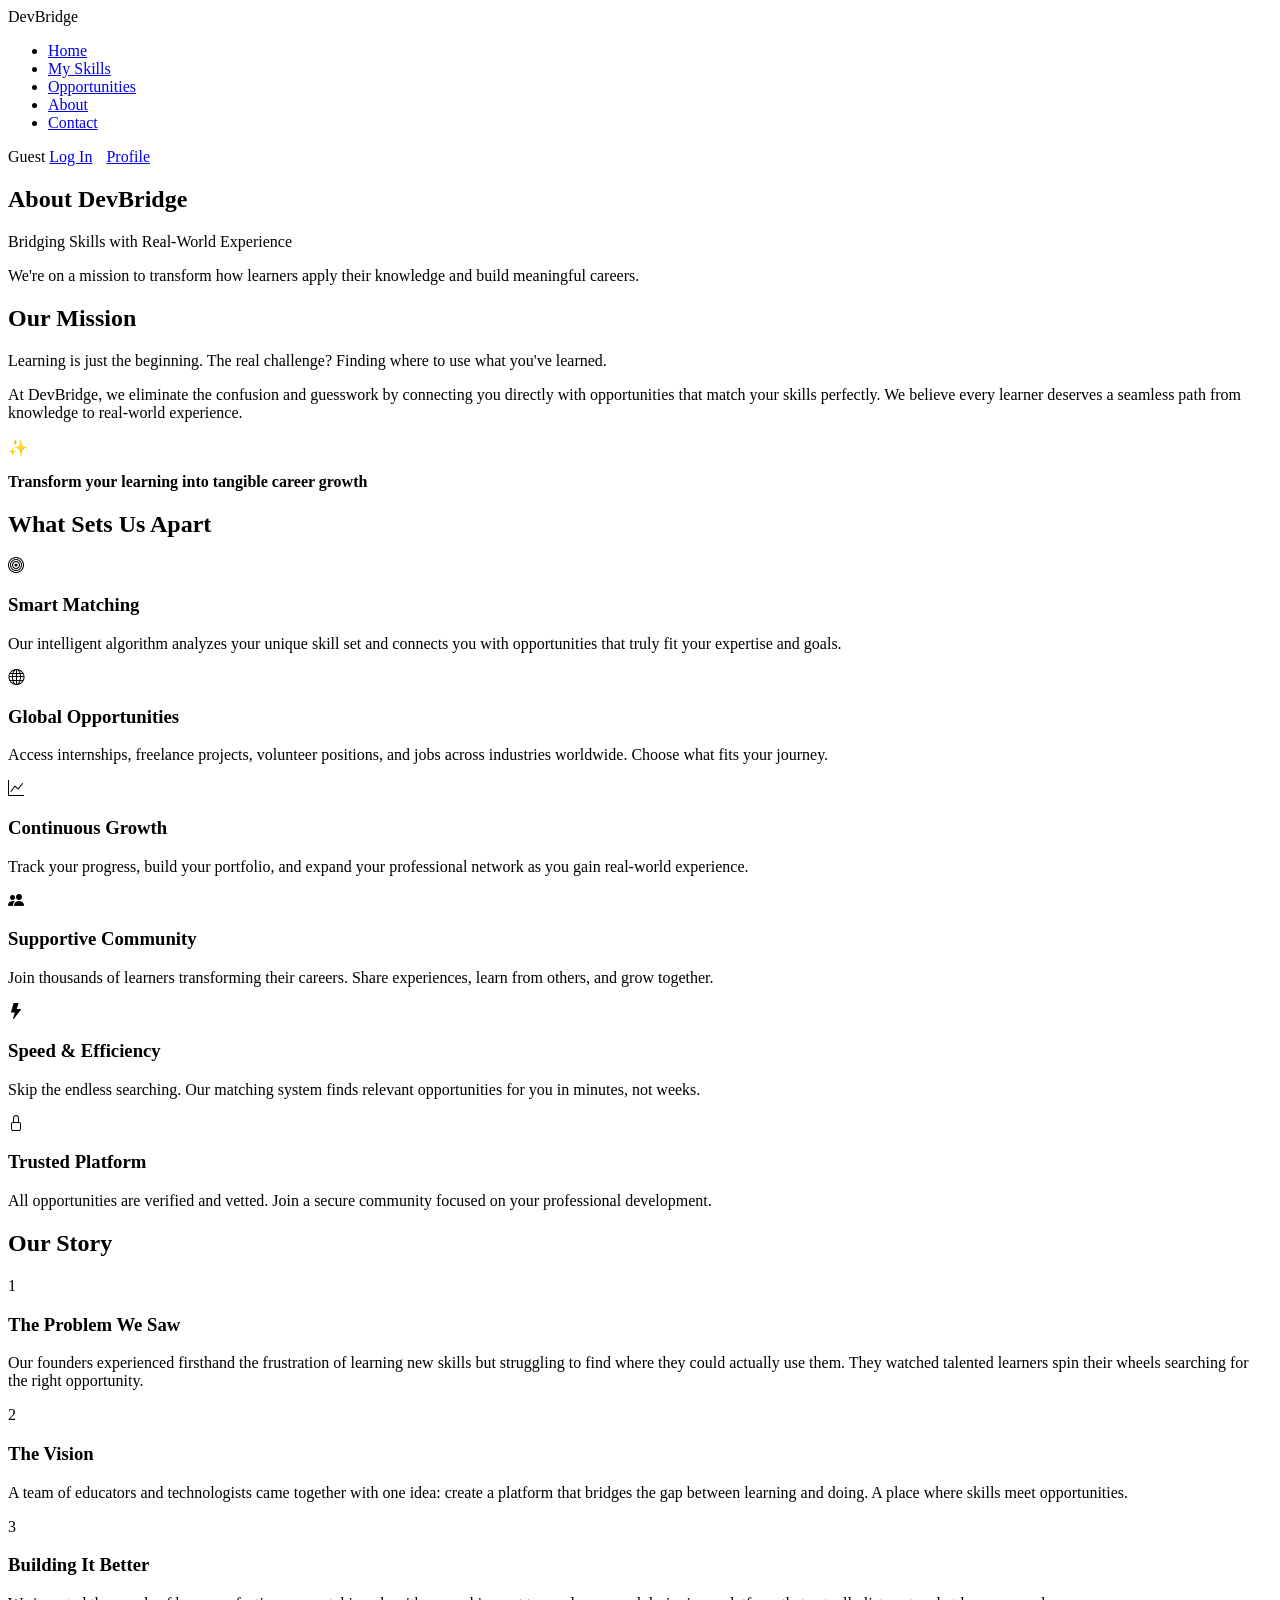
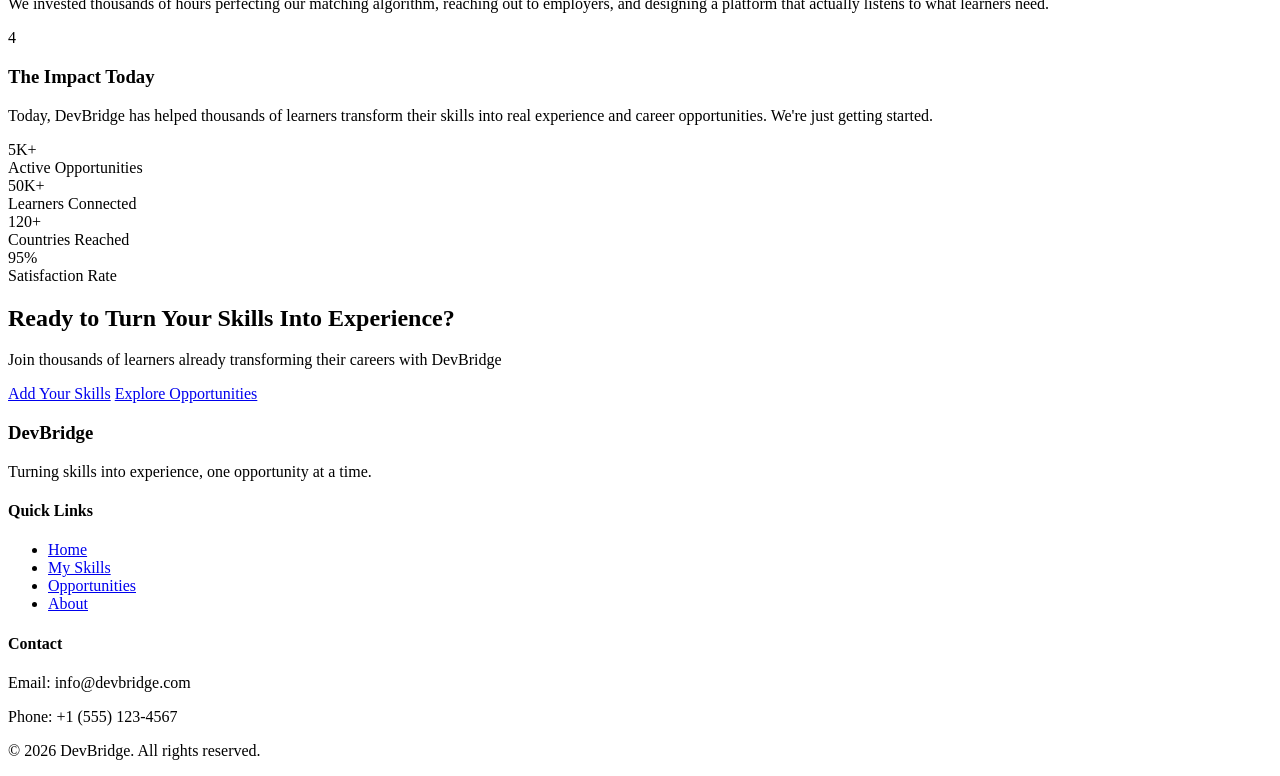
==== about.html @ 09212f37 "Add files via upload" ====
<!DOCTYPE html>
<html lang="en">
<head>
    <meta charset="UTF-8">
    <meta name="viewport" content="width=device-width, initial-scale=1.0">
    <title>About - DevBridge</title>
    <link rel="stylesheet" href="styles.css">
    <link rel="stylesheet" href="https://cdn.jsdelivr.net/npm/bootstrap-icons@1.13.1/font/bootstrap-icons.min.css">
</head>
<body>
    <header>
        <nav>
            <div class="logo">DevBridge</div>
            <ul class="nav-links">
                <li><a href="index.html">Home</a></li>
                <li><a href="my-skills.html">My Skills</a></li>
                <li><a href="opportunities.html">Opportunities</a></li>
                <li><a href="about.html" class="active">About</a></li>
                <li><a href="contact.html">Contact</a></li>
            </ul>
            <div class="user-section">
                <span id="user-name">Guest</span>
                <a href="login.html" id="login-link" style="margin-right:10px;">Log In</a>
                <a href="profile.html" class="profile-btn">Profile</a>
            </div>
        </nav>
    </header>

    <!-- Hero Section -->
    <section class="about-hero">
        <div class="container">
            <div class="about-hero-content">
                <h1>About DevBridge</h1>
                <p class="hero-subtitle">Bridging Skills with Real-World Experience</p>
                <p class="hero-description">We're on a mission to transform how learners apply their knowledge and build meaningful careers.</p>
            </div>
            <div class="about-hero-accent"></div>
        </div>
    </section>

    <!-- Mission Section -->
    <section class="section about-mission">
        <div class="container">
            <div class="mission-grid">
                <div class="mission-content">
                    <h2>Our Mission</h2>
                    <p>Learning is just the beginning. The real challenge? Finding where to use what you've learned.</p>
                    <p>At DevBridge, we eliminate the confusion and guesswork by connecting you directly with opportunities that match your skills perfectly. We believe every learner deserves a seamless path from knowledge to real-world experience.</p>
                    <div class="mission-highlight">
                        <span class="highlight-icon">✨</span>
                        <p><strong>Transform your learning into tangible career growth</strong></p>
                    </div>
                </div>
                <div class="mission-visual">
                    <div class="visual-box gradient-1"></div>
                    <div class="visual-box gradient-2"></div>
                </div>
            </div>
        </div>
    </section>

    <!-- Core Values Section -->
    <section class="section values-section">
        <div class="container">
            <h2>What Sets Us Apart</h2>
            <div class="values-grid">
                <div class="value-card">
                    <div class="value-icon"><i class="bi bi-bullseye"></i></div>
                    <h3>Smart Matching</h3>
                    <p>Our intelligent algorithm analyzes your unique skill set and connects you with opportunities that truly fit your expertise and goals.</p>
                </div>
                <div class="value-card">
                    <div class="value-icon"><i class="bi bi-globe"></i></div>
                    <h3>Global Opportunities</h3>
                    <p>Access internships, freelance projects, volunteer positions, and jobs across industries worldwide. Choose what fits your journey.</p>
                </div>
                <div class="value-card">
                    <div class="value-icon"><i class="bi bi-graph-up"></i></div>
                    <h3>Continuous Growth</h3>
                    <p>Track your progress, build your portfolio, and expand your professional network as you gain real-world experience.</p>
                </div>
                <div class="value-card">
                    <div class="value-icon"><i class="bi bi-people-fill"></i></div>
                    <h3>Supportive Community</h3>
                    <p>Join thousands of learners transforming their careers. Share experiences, learn from others, and grow together.</p>
                </div>
                <div class="value-card">
                    <div class="value-icon"><i class="bi bi-lightning-fill"></i></div>
                    <h3>Speed & Efficiency</h3>
                    <p>Skip the endless searching. Our matching system finds relevant opportunities for you in minutes, not weeks.</p>
                </div>
                <div class="value-card">
                    <div class="value-icon"><i class="bi bi-lock"></i></div>
                    <h3>Trusted Platform</h3>
                    <p>All opportunities are verified and vetted. Join a secure community focused on your professional development.</p>
                </div>
            </div>
        </div>
    </section>

    <!-- Story Section -->
    <section class="section story-section">
        <div class="container">
            <h2>Our Story</h2>
            <div class="story-timeline">
                <div class="timeline-item">
                    <div class="timeline-marker">1</div>
                    <div class="timeline-content">
                        <h3>The Problem We Saw</h3>
                        <p>Our founders experienced firsthand the frustration of learning new skills but struggling to find where they could actually use them. They watched talented learners spin their wheels searching for the right opportunity.</p>
                    </div>
                </div>
                <div class="timeline-item">
                    <div class="timeline-marker">2</div>
                    <div class="timeline-content">
                        <h3>The Vision</h3>
                        <p>A team of educators and technologists came together with one idea: create a platform that bridges the gap between learning and doing. A place where skills meet opportunities.</p>
                    </div>
                </div>
                <div class="timeline-item">
                    <div class="timeline-marker">3</div>
                    <div class="timeline-content">
                        <h3>Building It Better</h3>
                        <p>We invested thousands of hours perfecting our matching algorithm, reaching out to employers, and designing a platform that actually listens to what learners need.</p>
                    </div>
                </div>
                <div class="timeline-item">
                    <div class="timeline-marker">4</div>
                    <div class="timeline-content">
                        <h3>The Impact Today</h3>
                        <p>Today, DevBridge has helped thousands of learners transform their skills into real experience and career opportunities. We're just getting started.</p>
                    </div>
                </div>
            </div>
        </div>
    </section>

    <!-- Stats Section -->
    <section class="section stats-highlight">
        <div class="container">
            <div class="stats-grid">
                <div class="stat-card">
                    <div class="stat-number">5K+</div>
                    <div class="stat-label">Active Opportunities</div>
                </div>
                <div class="stat-card">
                    <div class="stat-number">50K+</div>
                    <div class="stat-label">Learners Connected</div>
                </div>
                <div class="stat-card">
                    <div class="stat-number">120+</div>
                    <div class="stat-label">Countries Reached</div>
                </div>
                <div class="stat-card">
                    <div class="stat-number">95%</div>
                    <div class="stat-label">Satisfaction Rate</div>
                </div>
            </div>
        </div>
    </section>

    <!-- CTA Section -->
    <section class="section cta-section">
        <div class="container">
            <div class="cta-content">
                <h2>Ready to Turn Your Skills Into Experience?</h2>
                <p>Join thousands of learners already transforming their careers with DevBridge</p>
                <div class="cta-buttons">
                    <a href="my-skills.html" class="cta-button primary">Add Your Skills</a>
                    <a href="opportunities.html" class="cta-button secondary">Explore Opportunities</a>
                </div>
            </div>
        </div>
    </section>

    <footer>
        <div class="container">
            <div class="footer-content">
                <div class="footer-section">
                    <h3>DevBridge</h3>
                    <p>Turning skills into experience, one opportunity at a time.</p>
                </div>
                <div class="footer-section">
                    <h4>Quick Links</h4>
                    <ul>
                        <li><a href="index.html">Home</a></li>
                        <li><a href="my-skills.html">My Skills</a></li>
                        <li><a href="opportunities.html">Opportunities</a></li>
                        <li><a href="about.html">About</a></li>
                    </ul>
                </div>
                <div class="footer-section">
                    <h4>Contact</h4>
                    <p>Email: info@devbridge.com</p>
                    <p>Phone: +1 (555) 123-4567</p>
                </div>
            </div>
            <div class="footer-bottom">
                <p>&copy; 2026 DevBridge. All rights reserved.</p>
            </div>
        </div>
    </footer>

    <script src="supabase.js"></script>
    <script src="auth.js"></script>
    <script src="app.js"></script>
</body>
</html>
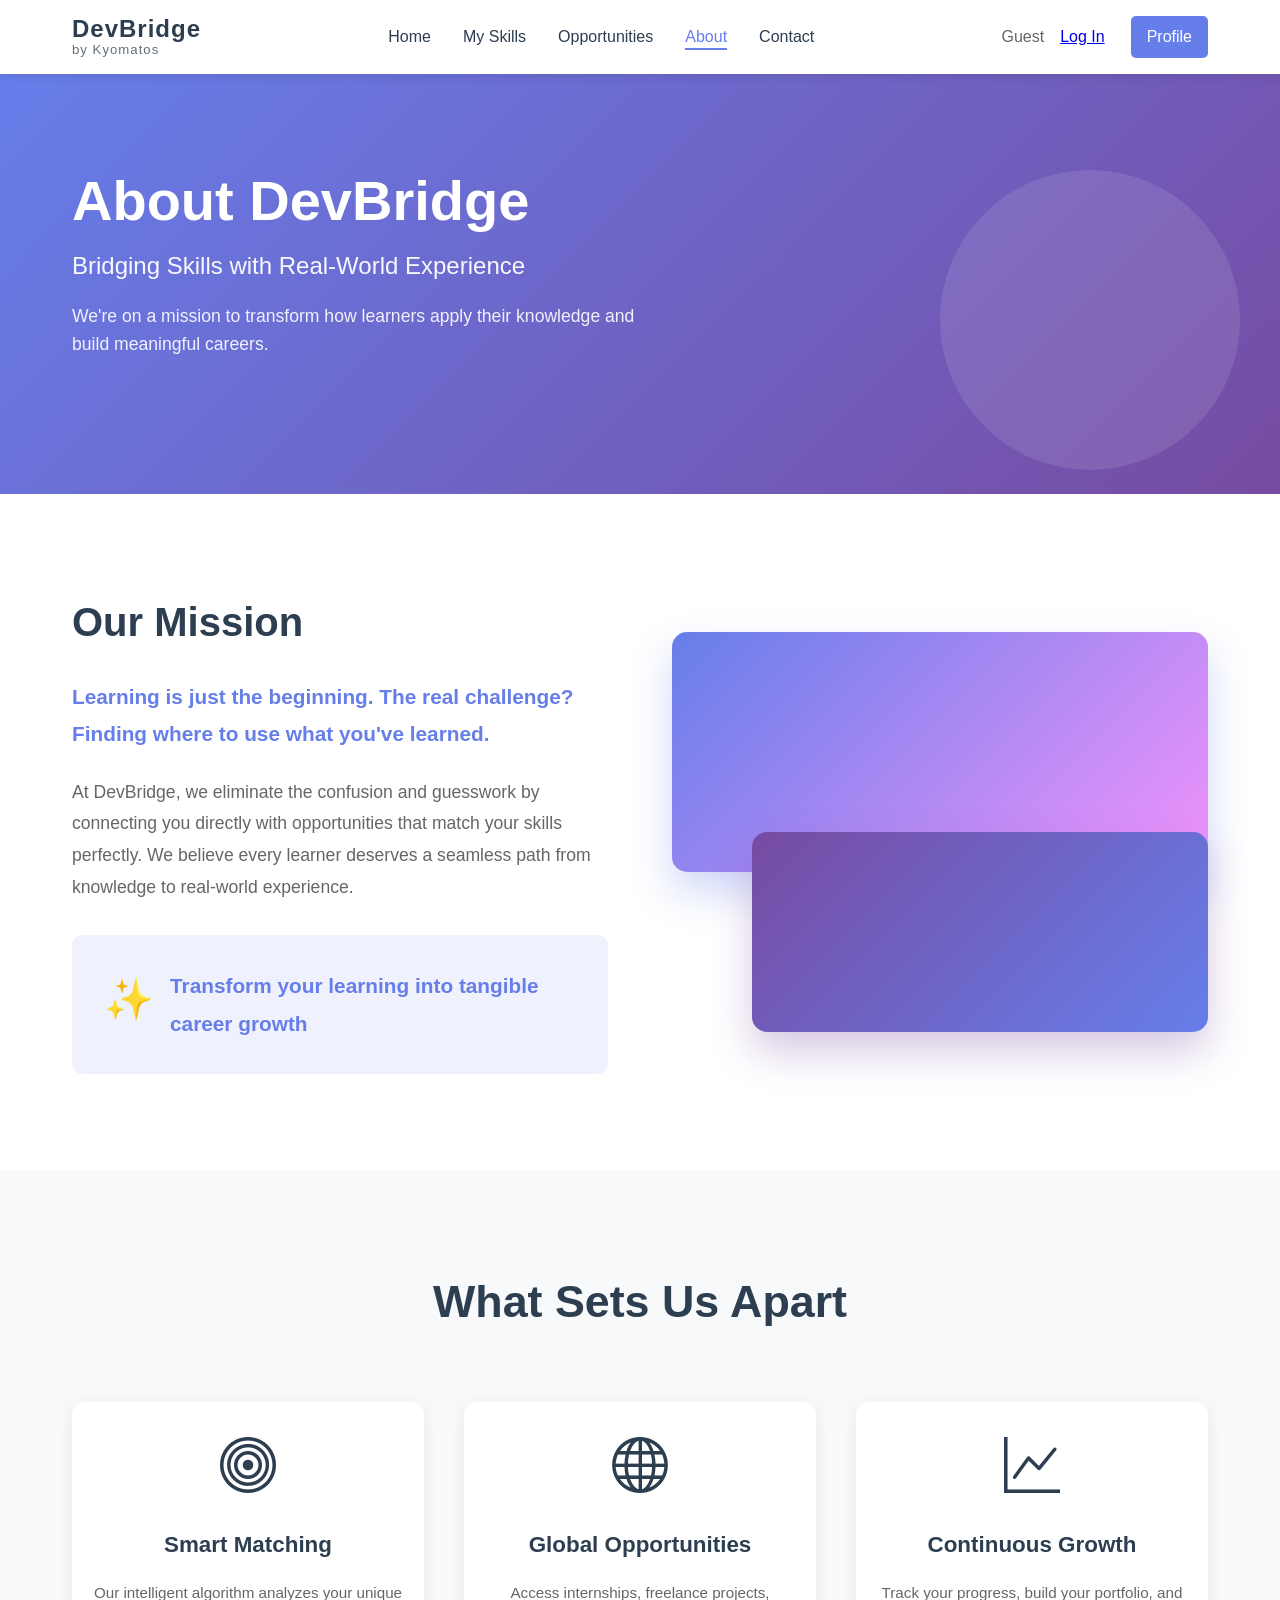
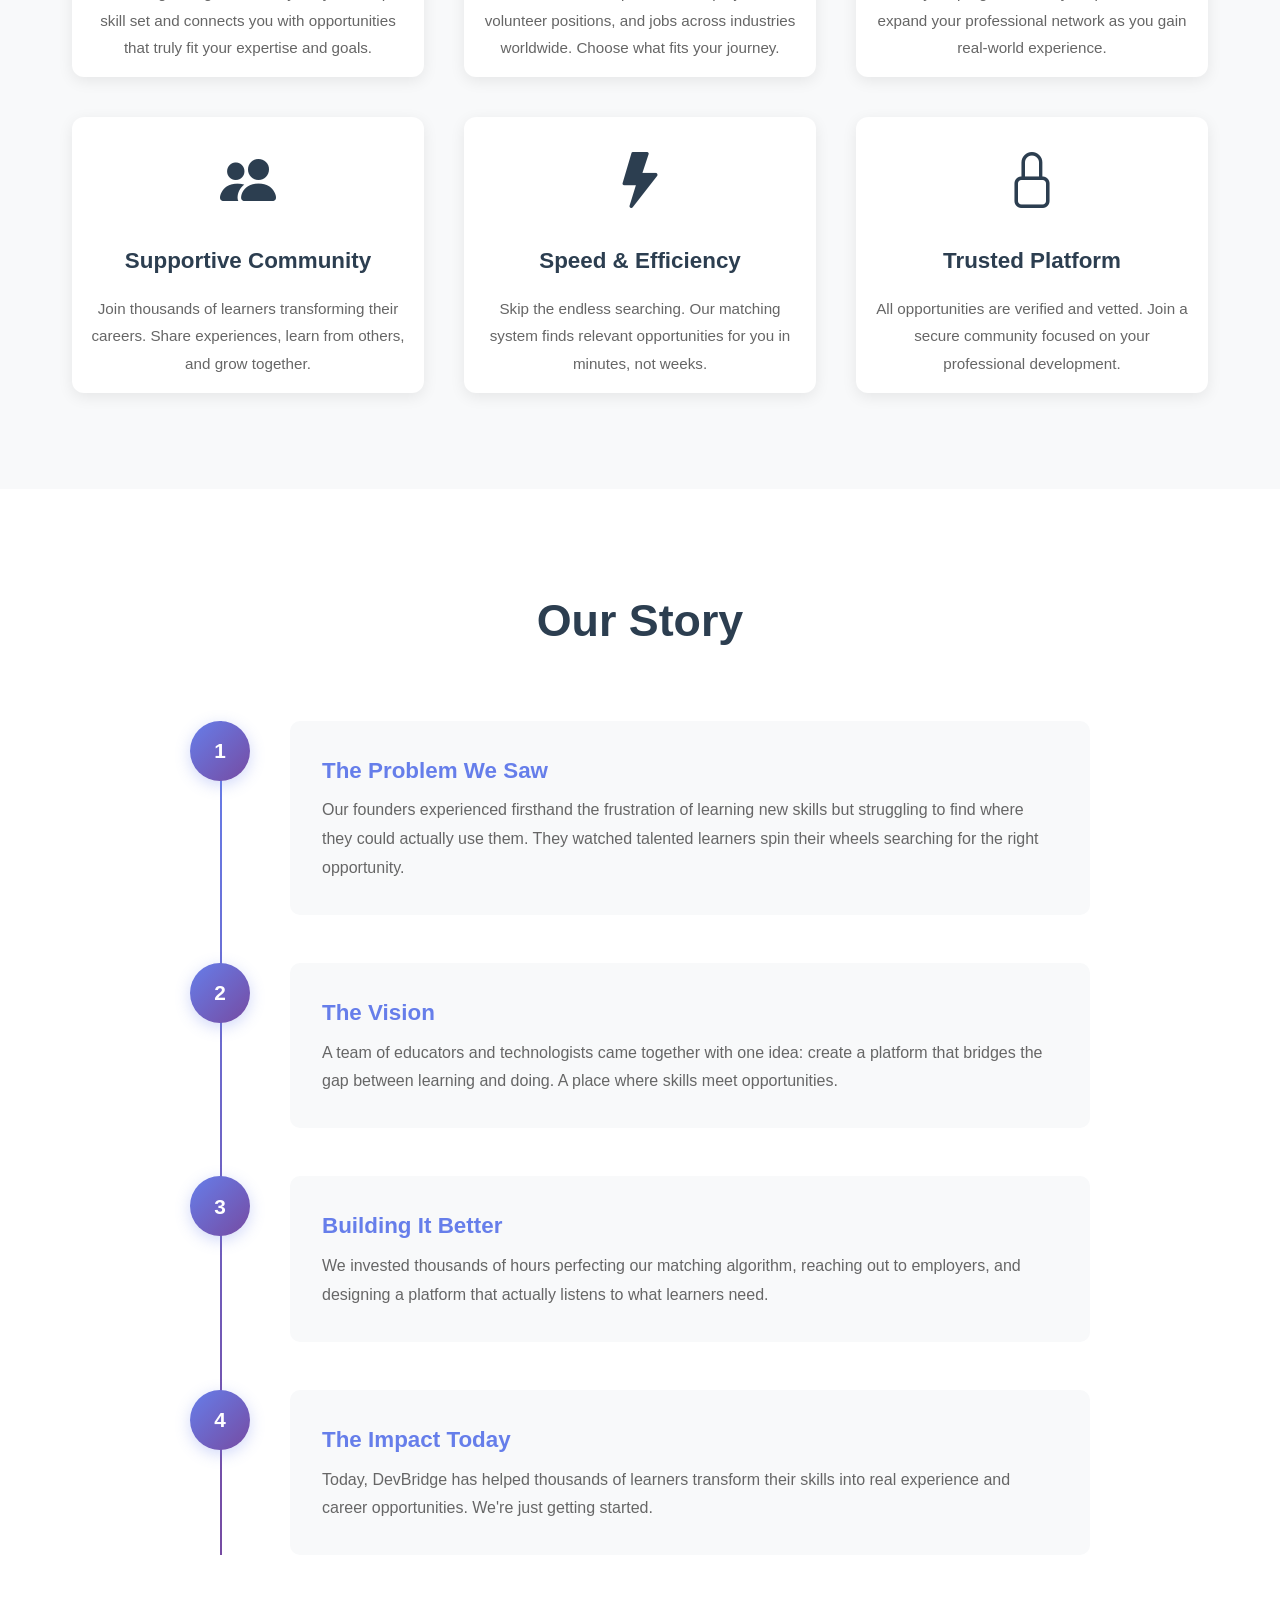
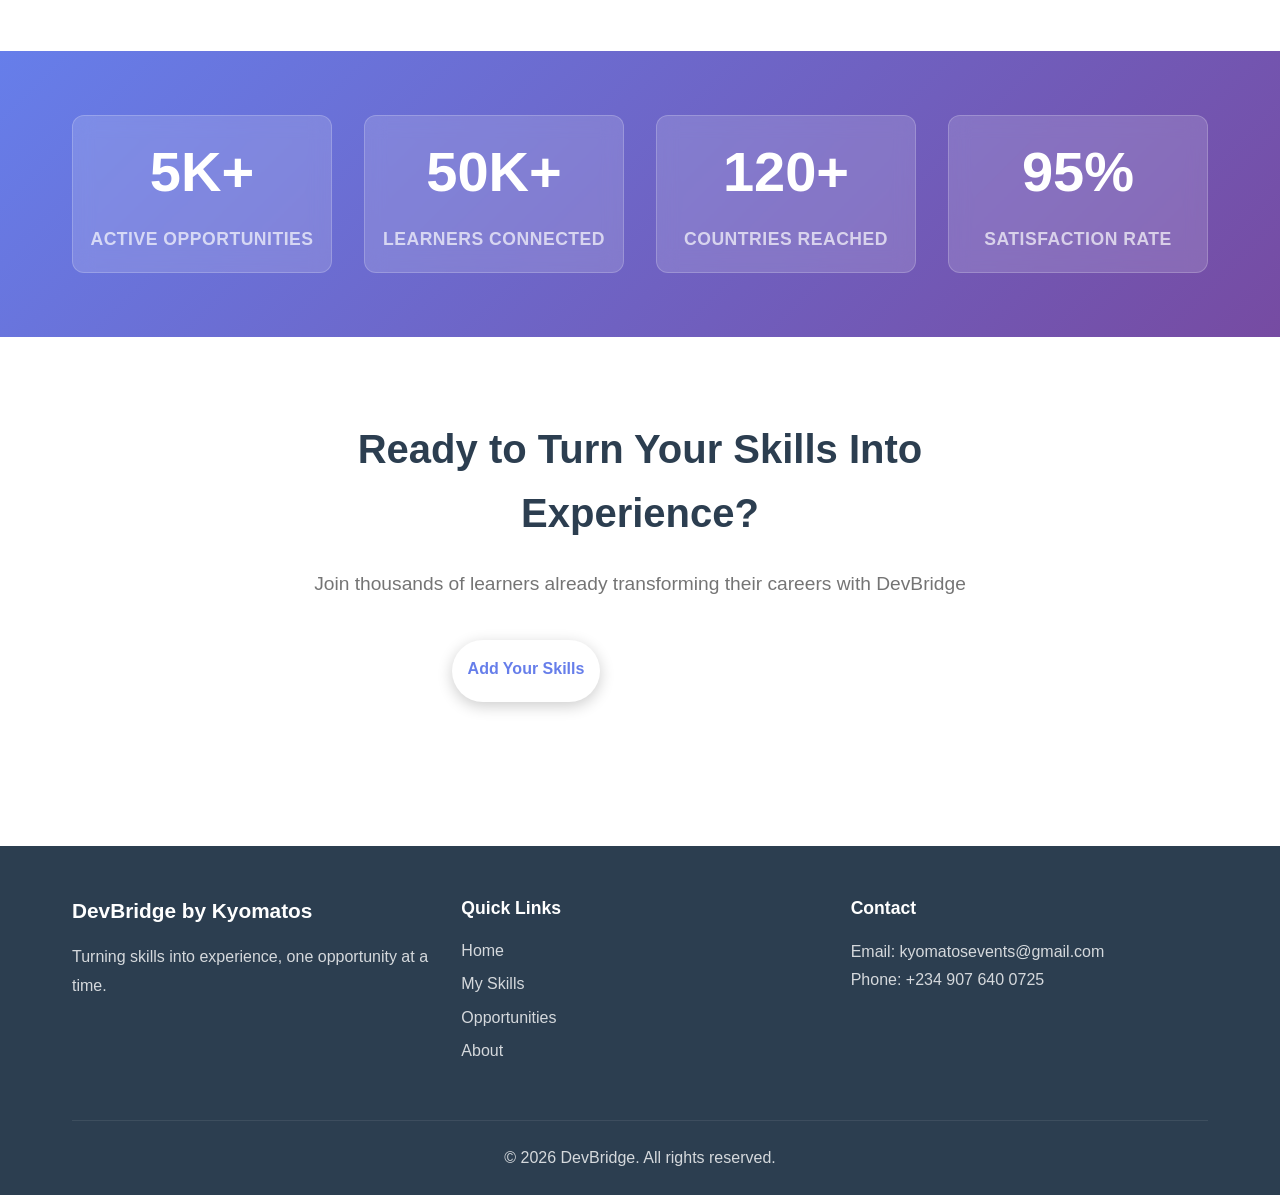
==== commit 87858245: "Add files via upload" ====
--- a/about.html
+++ b/about.html
@@ -10,7 +10,7 @@
 <body>
     <header>
         <nav>
-            <div class="logo">DevBridge</div>
+            <div class="logo" style="line-height:1.1;">DevBridge<span style="display:block; font-weight:400; font-size:0.55em; opacity:0.75;">by Kyomatos</span></div>
             <ul class="nav-links">
                 <li><a href="index.html">Home</a></li>
                 <li><a href="my-skills.html">My Skills</a></li>
@@ -177,7 +177,7 @@
         <div class="container">
             <div class="footer-content">
                 <div class="footer-section">
-                    <h3>DevBridge</h3>
+                    <h3>DevBridge by Kyomatos</h3>
                     <p>Turning skills into experience, one opportunity at a time.</p>
                 </div>
                 <div class="footer-section">
@@ -191,8 +191,8 @@
                 </div>
                 <div class="footer-section">
                     <h4>Contact</h4>
-                    <p>Email: info@devbridge.com</p>
-                    <p>Phone: +1 (555) 123-4567</p>
+                    <p>Email: kyomatosevents@gmail.com</p>
+                    <p>Phone: +234 907 640 0725</p>
                 </div>
             </div>
             <div class="footer-bottom">
--- a/styles.css
+++ b/styles.css
@@ -0,0 +1,4584 @@
+* {
+    margin: 0;
+    padding: 0;
+    box-sizing: border-box;
+}
+
+:root {
+    --primary-color: #667eea;
+    --secondary-color: #764ba2;
+    --accent-color: #f093fb;
+    --text-dark: #2c3e50;
+    --text-light: #666;
+    --bg-light: #f8f9fa;
+    --white: #ffffff;
+    --success: #10b981;
+    --danger: #ef4444;
+    --warning: #f59e0b;
+}
+
+body {
+    font-family: -apple-system, BlinkMacSystemFont, 'Segoe UI', Roboto, Oxygen, Ubuntu, Cantarell, sans-serif;
+    line-height: 1.6;
+    color: var(--text-dark);
+    background: var(--white);
+}
+
+.container {
+    max-width: 1200px;
+    margin: 0 auto;
+    padding: 0 2rem;
+}
+
+/* Header & Navigation */
+header {
+    background: var(--white);
+    box-shadow: 0 2px 10px rgba(0,0,0,0.1);
+    position: sticky;
+    top: 0;
+    z-index: 1000;
+}
+
+nav {
+    max-width: 1200px;
+    margin: 0 auto;
+    padding: 1rem 2rem;
+    display: flex;
+    justify-content: space-between;
+    align-items: center;
+    gap: 2rem;
+}
+
+.logo {
+    font-size: 1.5rem;
+    font-weight: 700;
+    color: var(--text-dark);
+    letter-spacing: 1px;
+}
+
+.nav-links {
+    display: flex;
+    gap: 2rem;
+    list-style: none;
+}
+
+.nav-links a {
+    text-decoration: none;
+    color: var(--text-dark);
+    font-weight: 500;
+    transition: color 0.3s ease;
+    position: relative;
+}
+
+.nav-links a:hover,
+.nav-links a.active {
+    color: var(--primary-color);
+}
+
+.nav-links a.active::after {
+    content: '';
+    position: absolute;
+    bottom: -5px;
+    left: 0;
+    right: 0;
+    height: 2px;
+    background: var(--primary-color);
+}
+
+.user-section {
+    display: flex;
+    align-items: center;
+    gap: 1rem;
+}
+
+#user-name {
+    color: var(--text-light);
+}
+
+.profile-btn {
+    padding: 0.5rem 1rem;
+    background: var(--primary-color);
+    color: white;
+    text-decoration: none;
+    border-radius: 5px;
+    transition: background 0.3s ease;
+}
+
+.profile-btn:hover,
+.profile-btn.active {
+    background: var(--secondary-color);
+}
+
+/* ===== HOME PAGE STYLES ===== */
+
+/* Home Hero Section */
+.home-hero {
+    min-height: 90vh;
+    display: flex;
+    align-items: center;
+    background: linear-gradient(135deg, var(--primary-color) 0%, var(--secondary-color) 100%);
+    color: white;
+    padding: 6rem 2rem;
+    position: relative;
+    overflow: hidden;
+}
+
+.hero-background {
+    position: absolute;
+    width: 100%;
+    height: 100%;
+    top: 0;
+    left: 0;
+}
+
+.hero-accent {
+    position: absolute;
+    border-radius: 50%;
+    opacity: 0.1;
+}
+
+.accent-1 {
+    width: 500px;
+    height: 500px;
+    top: -100px;
+    right: -100px;
+    background: white;
+}
+
+.accent-2 {
+    width: 300px;
+    height: 300px;
+    top: 50%;
+    left: -50px;
+    background: white;
+}
+
+.accent-3 {
+    width: 200px;
+    height: 200px;
+    bottom: -50px;
+    right: 10%;
+    background: white;
+}
+
+.hero-content {
+    max-width: 1200px;
+    width: 100%;
+    margin: 0 auto;
+    display: grid;
+    grid-template-columns: 1fr 1fr;
+    gap: 3rem;
+    align-items: center;
+    position: relative;
+    z-index: 2;
+}
+
+.hero-text {
+    text-align: left;
+}
+
+.hero-badge {
+    display: inline-block;
+    background: rgba(255,255,255,0.2);
+    color: white;
+    padding: 0.6rem 1.2rem;
+    border-radius: 50px;
+    font-size: 0.9rem;
+    font-weight: 600;
+    margin-bottom: 2rem;
+    backdrop-filter: blur(10px);
+}
+
+.home-hero h1 {
+    font-size: 2.8rem;
+    margin-bottom: 1.5rem;
+    line-height: 1.2;
+    font-weight: 700;
+}
+
+.gradient-text {
+    background: linear-gradient(120deg, #f093fb 0%, #f5576c 100%);
+    -webkit-background-clip: text;
+    background-clip: text;
+    color: transparent;
+}
+
+.hero-description {
+    font-size: 1.15rem;
+    margin-bottom: 2.5rem;
+    opacity: 0.95;
+    line-height: 1.7;
+}
+
+.hero-buttons {
+    display: flex;
+    gap: 1.5rem;
+    margin-bottom: 2.5rem;
+    flex-wrap: wrap;
+}
+
+.hero-meta {
+    display: flex;
+    flex-direction: column;
+    gap: 1rem;
+    margin-top: 2rem;
+}
+
+.meta-item {
+    display: flex;
+    align-items: center;
+    gap: 0.8rem;
+    font-size: 1rem;
+    opacity: 0.9;
+}
+
+.meta-icon {
+    display: flex;
+    align-items: center;
+    justify-content: center;
+    width: 24px;
+    height: 24px;
+    background: rgba(255,255,255,0.2);
+    border-radius: 50%;
+    font-size: 0.8rem;
+    flex-shrink: 0;
+}
+
+.hero-visual {
+    display: flex;
+    justify-content: center;
+    align-items: center;
+    position: relative;
+}
+
+.hero-img-wrapper {
+    position: relative;
+    max-width: 100%;
+}
+
+.hero-img-wrapper img {
+    max-width: 100%;
+    height: auto;
+    filter: drop-shadow(0 20px 40px rgba(0,0,0,0.2));
+}
+
+/* Enhanced Stats Section */
+.stats-showcase {
+    padding: 5rem 2rem;
+    background: linear-gradient(180deg, white 0%, var(--bg-light) 100%);
+    margin: -3rem;
+}
+
+.stats-showcase .stats-grid {
+    display: grid;
+    grid-template-columns: repeat(auto-fit, minmax(250px, 1fr));
+    gap: 2rem;
+}
+
+.stats-showcase .stat-card {
+    background: white;
+    padding: 2.5rem 2rem;
+    border-radius: 12px;
+    text-align: center;
+    box-shadow: 0 8px 20px rgba(0,0,0,0.08);
+    transition: all 0.3s ease;
+    border-top: 3px solid var(--primary-color);
+}
+
+.stats-showcase .stat-card:hover {
+    transform: translateY(-8px);
+    box-shadow: 0 15px 35px rgba(102, 126, 234, 0.2);
+}
+
+.stat-icon {
+    font-size: 2.5rem;
+    margin-bottom: 1rem;
+}
+
+.stat-number {
+    font-size: 2.8rem;
+    color: var(--primary-color);
+    margin-bottom: 0.5rem;
+    font-weight: 700;
+}
+
+.stat-label {
+    color: var(--text-dark);
+    font-size: 1.05rem;
+    font-weight: 600;
+    margin-bottom: 0.5rem;
+}
+
+.stat-description {
+    color: var(--text-light);
+    font-size: 0.9rem;
+    margin: 0;
+}
+
+/* How It Works Section */
+.how-it-works {
+    background: white;
+    padding: 6rem 2rem;
+}
+
+.section-intro {
+    text-align: center;
+    margin-bottom: 4rem;
+}
+
+.section-intro h2 {
+    margin-bottom: 1rem;
+}
+
+.section-intro p {
+    font-size: 1.1rem;
+    color: var(--text-light);
+}
+
+.process-steps {
+    display: grid;
+    grid-template-columns: repeat(3, 1fr);
+    gap: 2rem;
+    align-items: center;
+    max-width: 1000px;
+    margin: 0 auto;
+}
+
+.step {
+    text-align: center;
+}
+
+.step-number {
+    display: flex;
+    align-items: center;
+    justify-content: center;
+    width: 60px;
+    height: 60px;
+    background: linear-gradient(135deg, var(--primary-color) 0%, var(--secondary-color) 100%);
+    color: white;
+    border-radius: 50%;
+    font-size: 1.8rem;
+    font-weight: 700;
+    margin: 0 auto 1.5rem;
+    box-shadow: 0 8px 20px rgba(102, 126, 234, 0.3);
+}
+
+.step-icon {
+    font-size: 3rem;
+    margin-bottom: 1rem;
+}
+
+.step-content h3 {
+    font-size: 1.3rem;
+    color: var(--text-dark);
+    margin-bottom: 0.8rem;
+}
+
+.step-content p {
+    color: var(--text-light);
+    line-height: 1.6;
+    margin-bottom: 1.2rem;
+}
+
+.step-link {
+    color: var(--primary-color);
+    text-decoration: none;
+    font-weight: 600;
+    transition: color 0.3s ease;
+}
+
+.step-link:hover {
+    color: var(--secondary-color);
+}
+
+.step-divider {
+    display: flex;
+    justify-content: center;
+    color: var(--primary-color);
+    opacity: 0.3;
+    height: 40px;
+}
+
+.step-divider svg {
+    width: 20px;
+    height: 40px;
+}
+
+/* Why Us Section */
+.why-us {
+    background: var(--bg-light);
+    padding: 6rem 2rem;
+}
+
+.benefits-grid {
+    display: grid;
+    grid-template-columns: repeat(auto-fit, minmax(320px, 1fr));
+    gap: 2rem;
+}
+
+.benefit-card {
+    background: white;
+    padding: 2.5rem 2rem;
+    border-radius: 12px;
+    box-shadow: 0 4px 15px rgba(0,0,0,0.08);
+    transition: all 0.3s ease;
+    text-align: center;
+}
+
+.benefit-card:hover {
+    transform: translateY(-8px);
+    box-shadow: 0 15px 35px rgba(102, 126, 234, 0.15);
+}
+
+.benefit-icon {
+    font-size: 3rem;
+    margin-bottom: 1rem;
+}
+
+.benefit-card h3 {
+    font-size: 1.2rem;
+    color: var(--text-dark);
+    margin-bottom: 1rem;
+}
+
+.benefit-card p {
+    color: var(--text-light);
+    line-height: 1.7;
+    font-size: 0.95rem;
+}
+
+/* Testimonials Section */
+.testimonials {
+    background: white;
+    padding: 6rem 2rem;
+    margin: -2rem;
+}
+
+.testimonials-grid {
+    display: grid;
+    grid-template-columns: repeat(auto-fit, minmax(320px, 1fr));
+    gap: 2rem;
+}
+
+.testimonial-card {
+    background: var(--bg-light);
+    padding: 2rem;
+    border-radius: 12px;
+    box-shadow: 0 4px 15px rgba(0,0,0,0.08);
+    transition: all 0.3s ease;
+    border-left: 4px solid var(--primary-color);
+}
+
+.testimonial-card:hover {
+    box-shadow: 0 12px 30px rgba(102, 126, 234, 0.15);
+    transform: translateY(-4px);
+}
+
+.testimonial-header {
+    display: flex;
+    align-items: center;
+    gap: 1rem;
+    margin-bottom: 1.5rem;
+}
+
+.testimonial-avatar {
+    width: 50px;
+    height: 50px;
+    border-radius: 50%;
+    display: flex;
+    align-items: center;
+    justify-content: center;
+    background: linear-gradient(135deg, var(--primary-color), var(--secondary-color));
+    color: white;
+    font-size: 1.5rem;
+}
+
+.testimonial-info h4 {
+    color: var(--text-dark);
+    margin: 0 0 0.3rem 0;
+    font-size: 1rem;
+}
+
+.testimonial-info p {
+    color: var(--text-light);
+    margin: 0;
+    font-size: 0.85rem;
+}
+
+.testimonial-text {
+    color: var(--text-light);
+    line-height: 1.7;
+    margin-bottom: 1rem;
+    font-style: italic;
+}
+
+.testimonial-rating {
+    color: #f59e0b;
+    font-size: 1rem;
+}
+
+/* Final CTA Section */
+.final-cta {
+    background: linear-gradient(135deg, var(--primary-color) 0%, var(--secondary-color) 100%);
+    padding: 5rem 2rem;
+    color: white;
+}
+
+.cta-box {
+    max-width: 800px;
+    margin: 0 auto;
+    text-align: center;
+}
+
+.cta-content h2 {
+    font-size: 2.5rem;
+    margin-bottom: 1rem;
+    color: white;
+}
+
+.cta-content > p {
+    font-size: 1.1rem;
+    opacity: 0.95;
+    margin-bottom: 2.5rem;
+}
+
+.cta-actions {
+    display: flex;
+    gap: 1.5rem;
+    justify-content: center;
+    flex-wrap: wrap;
+}
+
+/* Responsive Design for Home */
+@media (max-width: 768px) {
+    .home-hero {
+        min-height: auto;
+        padding: 4rem 2rem;
+    }
+
+    .hero-content {
+        grid-template-columns: 1fr;
+        gap: 2rem;
+    }
+
+    .home-hero h1 {
+        font-size: 2.2rem;
+    }
+
+    .hero-buttons {
+        flex-direction: column;
+    }
+
+    .process-steps {
+        grid-template-columns: 1fr;
+    }
+
+    .step-divider {
+        display: none;
+    }
+
+    .accent-1 {
+        width: 300px;
+        height: 300px;
+    }
+
+    .accent-2,
+    .accent-3 {
+        display: none;
+    }
+}
+
+/* Buttons */
+.cta-button {
+    display: inline-block;
+    padding: 1rem 1rem;
+    text-decoration: none;
+    border-radius: 50px;
+    font-weight: 600;
+    font-size: 1rem;
+    transition: all 0.3s ease;
+    border: none;
+    cursor: pointer;
+}
+
+.cta-button.primary {
+    background: white;
+    color: var(--primary-color);
+    box-shadow: 0 4px 15px rgba(0,0,0,0.2);
+}
+
+.cta-button.primary:hover {
+    transform: translateY(-2px);
+    box-shadow: 0 6px 20px rgba(0,0,0,0.3);
+}
+
+.cta-button.secondary {
+    background: transparent;
+    color: white;
+    border: 2px solid white;
+}
+
+.cta-button.secondary:hover {
+    background: white;
+    color: var(--primary-color);
+}
+
+.cta-button.large {
+    padding: 1.2rem 3rem;
+    font-size: 1.1rem;
+}
+
+/* Stats Section - Keep for backwards compatibility */
+.stats-section {
+    padding: 4rem 2rem;
+    background: var(--bg-light);
+}
+
+.stats-grid {
+    display: flex;
+    flex-wrap: wrap;
+    gap: 2rem;
+}
+
+.stat-card {
+    background: white;
+    padding: 2rem;
+    border-radius: 10px;
+    text-align: center;
+    box-shadow: 0 4px 6px rgba(0,0,0,0.05);
+}
+
+.stat-card h3 {
+    font-size: 3rem;
+    color: var(--primary-color);
+    margin-bottom: 0.5rem;
+}
+
+.stat-card p {
+    color: var(--text-light);
+    font-size: 1.1rem;
+}
+
+/* Section */
+.section {
+    padding: 5rem 2rem;
+}
+
+.section h2 {
+    font-size: 2.5rem;
+    margin-bottom: 3rem;
+    color: var(--text-dark);
+    text-align: center;
+}
+
+/* Features */
+.features {
+    display: grid;
+    grid-template-columns: repeat(auto-fit, minmax(300px, 1fr));
+    gap: 2rem;
+}
+
+.feature-card {
+    background: var(--bg-light);
+    padding: 2rem;
+    border-radius: 10px;
+    transition: all 0.3s ease;
+}
+
+.feature-card:hover {
+    transform: translateY(-5px);
+    box-shadow: 0 10px 25px rgba(0,0,0,0.1);
+}
+
+.feature-card .icon {
+    font-size: 3rem;
+    margin-bottom: 1rem;
+}
+
+.feature-card h3 {
+    color: var(--primary-color);
+    margin-bottom: 1rem;
+    font-size: 1.5rem;
+}
+
+.feature-card p {
+    color: var(--text-light);
+    line-height: 1.8;
+    margin-bottom: 1rem;
+}
+
+.feature-link {
+    color: var(--primary-color);
+    text-decoration: none;
+    font-weight: 600;
+    transition: color 0.3s ease;
+}
+
+.feature-link:hover {
+    color: var(--secondary-color);
+}
+
+/* Page Header */
+.page-header {
+    background: linear-gradient(135deg, var(--primary-color) 0%, var(--secondary-color) 100%);
+    color: white;
+    padding: 4rem 2rem;
+    text-align: center;
+}
+
+.page-header h1 {
+    font-size: 3rem;
+    margin-bottom: 0.5rem;
+}
+
+.page-header p {
+    font-size: 1.2rem;
+    opacity: 0.9;
+}
+
+/* Forms */
+.skill-form,
+.contact-form,
+.profile-form {
+    background: white;
+    padding: 2rem;
+    border-radius: 10px;
+    box-shadow: 0 4px 6px rgba(0,0,0,0.05);
+}
+
+.form-group {
+    margin-bottom: 1.5rem;
+}
+
+.form-group label {
+    display: block;
+    margin-bottom: 0.5rem;
+    font-weight: 600;
+    color: var(--text-dark);
+}
+
+.form-group input,
+.form-group select,
+.form-group textarea {
+    width: 100%;
+    padding: 0.75rem;
+    border: 2px solid #e2e8f0;
+    border-radius: 5px;
+    font-size: 1rem;
+    transition: border-color 0.3s ease;
+}
+
+.form-group input:focus,
+.form-group select:focus,
+.form-group textarea:focus {
+    outline: none;
+    border-color: var(--primary-color);
+}
+
+/* Skills Management */
+.add-skill-section {
+    margin-bottom: 4rem;
+}
+
+.my-skills-list h2 {
+    text-align: left;
+    font-size: 2rem;
+    margin-bottom: 1.5rem;
+}
+
+.filter-section {
+    display: flex;
+    gap: 1rem;
+    margin-bottom: 2rem;
+    flex-wrap: wrap;
+}
+
+.filter-section input,
+.filter-section select {
+    flex: 1;
+    min-width: 200px;
+    padding: 0.75rem;
+    border: 2px solid #e2e8f0;
+    border-radius: 5px;
+    font-size: 1rem;
+}
+
+.skills-grid {
+    display: grid;
+    grid-template-columns: repeat(auto-fill, minmax(280px, 1fr));
+    gap: 1.5rem;
+}
+
+.skill-card {
+    background: white;
+    border: 2px solid #e2e8f0;
+    border-radius: 10px;
+    padding: 1.5rem;
+    transition: all 0.3s ease;
+    position: relative;
+}
+
+.skill-card:hover {
+    border-color: var(--primary-color);
+    box-shadow: 0 4px 12px rgba(102, 126, 234, 0.15);
+}
+
+.skill-card-header {
+    display: flex;
+    justify-content: space-between;
+    align-items: start;
+    margin-bottom: 1rem;
+}
+
+.skill-card h3 {
+    color: var(--text-dark);
+    font-size: 1.3rem;
+    margin-bottom: 0.5rem;
+}
+
+.skill-category {
+    display: inline-block;
+    padding: 0.25rem 0.75rem;
+    background: var(--primary-color);
+    color: white;
+    border-radius: 20px;
+    font-size: 0.85rem;
+    margin-bottom: 0.5rem;
+}
+
+.skill-level {
+    display: inline-block;
+    padding: 0.25rem 0.75rem;
+    background: var(--bg-light);
+    color: var(--text-dark);
+    border-radius: 20px;
+    font-size: 0.85rem;
+    margin-bottom: 0.5rem;
+}
+
+.skill-source {
+    color: var(--text-light);
+    font-size: 0.9rem;
+    margin-bottom: 0.5rem;
+}
+
+.skill-description {
+    color: var(--text-light);
+    font-size: 0.95rem;
+    line-height: 1.5;
+    margin-top: 1rem;
+}
+
+.skill-actions {
+    margin-top: 1rem;
+    display: flex;
+    gap: 0.5rem;
+}
+
+.btn-delete {
+    padding: 0.5rem 1rem;
+    background: var(--danger);
+    color: white;
+    border: none;
+    border-radius: 5px;
+    cursor: pointer;
+    font-size: 0.9rem;
+    transition: background 0.3s ease;
+}
+
+.btn-delete:hover {
+    background: #dc2626;
+}
+
+/* Opportunities */
+.opportunities-filters {
+    display: flex;
+    gap: 1rem;
+    margin-bottom: 2rem;
+    flex-wrap: wrap;
+}
+
+.filter-group {
+    flex: 1;
+    min-width: 200px;
+}
+
+.filter-group input,
+.filter-group select {
+    width: 100%;
+    padding: 0.75rem;
+    border: 2px solid #e2e8f0;
+    border-radius: 5px;
+    font-size: 1rem;
+}
+
+.results-header {
+    display: flex;
+    justify-content: space-between;
+    align-items: center;
+    margin-bottom: 2rem;
+    flex-wrap: wrap;
+    gap: 1rem;
+}
+
+.results-header h2 {
+    margin: 0;
+    font-size: 2rem;
+    text-align: left;
+}
+
+.view-toggle {
+    display: flex;
+    gap: 0.5rem;
+}
+
+.toggle-btn {
+    padding: 0.5rem 1rem;
+    background: var(--bg-light);
+    border: 2px solid #e2e8f0;
+    border-radius: 5px;
+    cursor: pointer;
+    transition: all 0.3s ease;
+}
+
+.toggle-btn.active {
+    background: var(--primary-color);
+    color: white;
+    border-color: var(--primary-color);
+}
+
+.opportunities-grid {
+    display: grid;
+    grid-template-columns: repeat(auto-fill, minmax(320px, 1fr));
+    gap: 2rem;
+}
+
+.opportunity-card {
+    background: white;
+    border: 2px solid #e2e8f0;
+    border-radius: 10px;
+    padding: 1.5rem;
+    transition: all 0.3s ease;
+    cursor: pointer;
+}
+
+.opportunity-card:hover {
+    border-color: var(--primary-color);
+    box-shadow: 0 6px 15px rgba(102, 126, 234, 0.15);
+}
+
+.opportunity-header {
+    margin-bottom: 1rem;
+}
+
+.opportunity-card h3 {
+    color: var(--text-dark);
+    font-size: 1.4rem;
+    margin-bottom: 0.5rem;
+}
+
+.opportunity-company {
+    color: var(--text-light);
+    font-size: 1rem;
+    margin-bottom: 0.5rem;
+}
+
+.opportunity-tags {
+    display: flex;
+    flex-wrap: wrap;
+    gap: 0.5rem;
+    margin-bottom: 1rem;
+}
+
+.tag {
+    padding: 0.25rem 0.75rem;
+    border-radius: 20px;
+    font-size: 0.85rem;
+}
+
+.tag.type {
+    background: var(--primary-color);
+    color: white;
+}
+
+.tag.location {
+    background: var(--bg-light);
+    color: var(--text-dark);
+}
+
+.tag.skill {
+    background: var(--accent-color);
+    color: white;
+}
+
+.opportunity-description {
+    color: var(--text-light);
+    font-size: 0.95rem;
+    line-height: 1.6;
+    margin-bottom: 1rem;
+}
+
+.opportunity-match {
+    background: var(--success);
+    color: white;
+    padding: 0.5rem 1rem;
+    border-radius: 5px;
+    text-align: center;
+    font-weight: 600;
+    margin-bottom: 1rem;
+}
+
+.opportunity-footer {
+    display: flex;
+    justify-content: space-between;
+    align-items: center;
+    margin-top: 1rem;
+    padding-top: 1rem;
+    border-top: 1px solid #e2e8f0;
+}
+
+.btn-apply {
+    padding: 0.5rem 1.5rem;
+    background: var(--primary-color);
+    color: white;
+    border: none;
+    border-radius: 5px;
+    cursor: pointer;
+    font-weight: 600;
+    transition: background 0.3s ease;
+}
+
+.btn-apply:hover {
+    background: var(--secondary-color);
+}
+
+.btn-view-details {
+    padding: 0.5rem 1.5rem;
+    background: transparent;
+    color: var(--primary-color);
+    border: 2px solid var(--primary-color);
+    border-radius: 5px;
+    cursor: pointer;
+    font-weight: 600;
+    transition: all 0.3s ease;
+}
+
+.btn-view-details:hover {
+    background: var(--primary-color);
+    color: white;
+}
+
+/* Modal */
+.modal {
+    display: none;
+    position: fixed;
+    z-index: 2000;
+    left: 0;
+    top: 0;
+    width: 100%;
+    height: 100%;
+    background-color: rgba(0,0,0,0.5);
+    overflow: auto;
+}
+
+.modal.active {
+    display: flex;
+    align-items: center;
+    justify-content: center;
+}
+
+.modal-content {
+    background: white;
+    margin: 2rem;
+    padding: 2rem;
+    border-radius: 10px;
+    max-width: 600px;
+    width: 100%;
+    max-height: 90vh;
+    overflow-y: auto;
+    position: relative;
+}
+
+.close-modal {
+    position: absolute;
+    right: 1.5rem;
+    top: 1.5rem;
+    font-size: 2rem;
+    font-weight: bold;
+    color: var(--text-light);
+    cursor: pointer;
+    transition: color 0.3s ease;
+}
+
+.close-modal:hover {
+    color: var(--text-dark);
+}
+
+/* Profile */
+.profile-grid {
+    display: grid;
+    grid-template-columns: 300px 1fr;
+    gap: 2rem;
+}
+
+.profile-sidebar {
+    display: flex;
+    flex-direction: column;
+    gap: 1.5rem;
+}
+
+.profile-card {
+    background: white;
+    padding: 2rem;
+    border-radius: 10px;
+    box-shadow: 0 4px 6px rgba(0,0,0,0.05);
+    text-align: center;
+}
+
+.profile-avatar {
+    margin-bottom: 1rem;
+}
+
+.avatar-placeholder {
+    width: 100px;
+    height: 100px;
+    background: var(--bg-light);
+    border-radius: 50%;
+    display: flex;
+    align-items: center;
+    justify-content: center;
+    font-size: 3rem;
+    margin: 0 auto;
+}
+
+.profile-card h2 {
+    margin-bottom: 0.5rem;
+    font-size: 1.5rem;
+}
+
+.profile-card p {
+    color: var(--text-light);
+    margin-bottom: 1rem;
+}
+
+.stats-card {
+    background: white;
+    padding: 1.5rem;
+    border-radius: 10px;
+    box-shadow: 0 4px 6px rgba(0,0,0,0.05);
+}
+
+.stats-card h3 {
+    margin-bottom: 1rem;
+    color: var(--text-dark);
+}
+
+.stat-item {
+    display: flex;
+    justify-content: space-between;
+    padding: 0.75rem 0;
+    border-bottom: 1px solid #e2e8f0;
+}
+
+.stat-item:last-child {
+    border-bottom: none;
+}
+
+.stat-label {
+    color: var(--text-light);
+}
+
+.stat-value {
+    font-weight: 700;
+    color: var(--primary-color);
+    font-size: 1.2rem;
+}
+
+.profile-section {
+    background: white;
+    padding: 2rem;
+    border-radius: 10px;
+    box-shadow: 0 4px 6px rgba(0,0,0,0.05);
+    margin-bottom: 2rem;
+}
+
+.section-header {
+    display: flex;
+    justify-content: space-between;
+    align-items: center;
+    margin-bottom: 1.5rem;
+}
+
+.section-header h2 {
+    margin: 0;
+    font-size: 1.8rem;
+    text-align: left;
+}
+
+.btn-link {
+    color: var(--primary-color);
+    text-decoration: none;
+    font-weight: 600;
+    transition: color 0.3s ease;
+}
+
+.btn-link:hover {
+    color: var(--secondary-color);
+}
+
+.skills-showcase {
+    display: flex;
+    flex-wrap: wrap;
+    gap: 0.5rem;
+}
+
+.skill-badge {
+    padding: 0.5rem 1rem;
+    background: var(--primary-color);
+    color: white;
+    border-radius: 20px;
+    font-size: 0.9rem;
+}
+
+.opportunities-list {
+    display: flex;
+    flex-direction: column;
+    gap: 1rem;
+}
+
+/* Contact */
+.contact-grid {
+    display: grid;
+    grid-template-columns: 1fr 1fr;
+    gap: 3rem;
+}
+
+.contact-form-section h2,
+.contact-info-section h2 {
+    font-size: 2rem;
+    margin-bottom: 1.5rem;
+    text-align: left;
+}
+
+.contact-info-card {
+    background: var(--bg-light);
+    padding: 2rem;
+    border-radius: 10px;
+    margin-bottom: 2rem;
+}
+
+.contact-item {
+    display: flex;
+    gap: 1rem;
+    margin-bottom: 1.5rem;
+}
+
+.contact-item:last-child {
+    margin-bottom: 0;
+}
+
+.contact-icon {
+    font-size: 2rem;
+    flex-shrink: 0;
+}
+
+.contact-item h4 {
+    margin-bottom: 0.25rem;
+    color: var(--text-dark);
+}
+
+.contact-item p {
+    color: var(--text-light);
+    font-size: 0.95rem;
+}
+
+.faq-section h3 {
+    margin-bottom: 1rem;
+    color: var(--text-dark);
+}
+
+.faq-item {
+    margin-bottom: 1.5rem;
+    padding-bottom: 1.5rem;
+    border-bottom: 1px solid #e2e8f0;
+}
+
+.faq-item:last-child {
+    border-bottom: none;
+}
+
+.faq-item strong {
+    display: block;
+    margin-bottom: 0.5rem;
+    color: var(--text-dark);
+}
+
+.faq-item p {
+    color: var(--text-light);
+    font-size: 0.95rem;
+}
+
+.form-message {
+    margin-top: 1rem;
+    padding: 1rem;
+    border-radius: 5px;
+    display: none;
+}
+
+.form-message.success {
+    display: block;
+    background: #d1fae5;
+    color: var(--success);
+}
+
+.form-message.error {
+    display: block;
+    background: #fee2e2;
+    color: var(--danger);
+}
+
+/* About */
+.about-content {
+    max-width: 900px;
+    margin: 0 auto;
+}
+
+.about-content h2 {
+    font-size: 2rem;
+    margin-top: 3rem;
+    margin-bottom: 1rem;
+    text-align: left;
+}
+
+.about-content h2:first-child {
+    margin-top: 0;
+}
+
+.about-content p {
+    color: var(--text-light);
+    font-size: 1.1rem;
+    line-height: 1.8;
+    margin-bottom: 1.5rem;
+}
+
+/* CTA Section */
+.cta-section {
+    background: linear-gradient(135deg, var(--primary-color) 0%, var(--secondary-color) 100%);
+    color: white;
+    padding: 5rem 2rem;
+    text-align: center;
+}
+
+.cta-section h2 {
+    color: white;
+    font-size: 2.5rem;
+    margin-bottom: 1rem;
+}
+
+.cta-section p {
+    font-size: 1.2rem;
+    margin-bottom: 2rem;
+    opacity: 0.9;
+}
+
+/* Empty States */
+.empty-state {
+    text-align: center;
+    padding: 4rem 2rem;
+    color: var(--text-light);
+}
+
+.empty-state-small {
+    text-align: center;
+    padding: 2rem;
+    color: var(--text-light);
+}
+
+.empty-icon {
+    font-size: 4rem;
+    margin-bottom: 1rem;
+}
+
+.empty-state h3 {
+    color: var(--text-dark);
+    margin-bottom: 0.5rem;
+}
+
+/* ===== ABOUT PAGE STYLES ===== */
+
+/* About Hero Section */
+.about-hero {
+    background: linear-gradient(135deg, var(--primary-color) 0%, var(--secondary-color) 100%);
+    color: white;
+    padding: 6rem 2rem;
+    position: relative;
+    overflow: hidden;
+}
+
+.about-hero .container {
+    position: relative;
+    z-index: 2;
+}
+
+.about-hero-content {
+    max-width: 600px;
+    text-align: left;
+}
+
+.about-hero h1 {
+    font-size: 3.5rem;
+    margin-bottom: 1rem;
+    line-height: 1.1;
+    font-weight: 700;
+}
+
+.hero-subtitle {
+    font-size: 1.5rem;
+    margin-bottom: 1rem;
+    opacity: 0.95;
+}
+
+.hero-description {
+    font-size: 1.1rem;
+    opacity: 0.9;
+    line-height: 1.6;
+}
+
+.about-hero-accent {
+    position: absolute;
+    right: 0;
+    top: 0;
+    width: 300px;
+    height: 300px;
+    background: rgba(255,255,255,0.1);
+    border-radius: 50%;
+    bottom: -50px;
+}
+
+/* Mission Section */
+.about-mission {
+    background: white;
+    padding: 6rem 2rem;
+}
+
+.mission-grid {
+    display: grid;
+    grid-template-columns: 1fr 1fr;
+    gap: 4rem;
+    align-items: center;
+}
+
+.mission-content h2 {
+    font-size: 2.5rem;
+    margin-bottom: 1.5rem;
+    color: var(--text-dark);
+    text-align: left;
+}
+
+.mission-content p {
+    font-size: 1.1rem;
+    color: var(--text-light);
+    margin-bottom: 1.5rem;
+    line-height: 1.8;
+}
+
+.mission-content p:first-of-type {
+    font-size: 1.3rem;
+    font-weight: 600;
+    color: var(--primary-color);
+}
+
+.mission-highlight {
+    display: flex;
+    gap: 1rem;
+    align-items: flex-start;
+    background: rgba(102, 126, 234, 0.1);
+    padding: 2rem;
+    border-radius: 10px;
+    margin-top: 2rem;
+}
+
+.highlight-icon {
+    font-size: 2.5rem;
+    flex-shrink: 0;
+}
+
+.mission-highlight p {
+    margin: 0;
+    font-size: 1rem;
+}
+
+.mission-visual {
+    position: relative;
+    height: 400px;
+}
+
+.visual-box {
+    position: absolute;
+    border-radius: 15px;
+}
+
+.gradient-1 {
+    width: 100%;
+    height: 60%;
+    background: linear-gradient(135deg, var(--primary-color) 0%, var(--accent-color) 100%);
+    top: 0;
+    left: 0;
+    box-shadow: 0 20px 40px rgba(102, 126, 234, 0.3);
+}
+
+.gradient-2 {
+    width: 85%;
+    height: 50%;
+    background: linear-gradient(135deg, var(--secondary-color) 0%, var(--primary-color) 100%);
+    bottom: 0;
+    right: 0;
+    box-shadow: 0 20px 40px rgba(118, 75, 162, 0.3);
+}
+
+/* Values Section */
+.values-section {
+    background: var(--bg-light);
+    padding: 6rem 2rem;
+}
+
+.values-section h2 {
+    font-size: 2.8rem;
+    text-align: center;
+    margin-bottom: 4rem;
+    color: var(--text-dark);
+}
+
+.values-grid {
+    display: grid;
+    grid-template-columns: repeat(auto-fit, minmax(320px, 1fr));
+    gap: 2.5rem;
+}
+
+.value-card {
+    background: white;
+    padding: 1rem;
+    border-radius: 12px;
+    box-shadow: 0 4px 15px rgba(0,0,0,0.08);
+    transition: all 0.3s ease;
+    text-align: center;
+    border-top: 4px solid transparent;
+}
+
+.value-card:hover {
+    transform: translateY(-8px);
+    box-shadow: 0 15px 35px rgba(102, 126, 234, 0.15);
+    border-top-color: var(--primary-color);
+}
+
+.value-icon {
+    font-size: 3.5rem;
+    margin-bottom: 1rem;
+}
+
+.value-card h3 {
+    font-size: 1.4rem;
+    color: var(--text-dark);
+    margin-bottom: 1rem;
+}
+
+.value-card p {
+    color: var(--text-light);
+    line-height: 1.8;
+    font-size: 0.95rem;
+}
+
+/* Story Section */
+.story-section {
+    background: white;
+    padding: 6rem 2rem;
+}
+
+.story-section h2 {
+    font-size: 2.8rem;
+    text-align: center;
+    margin-bottom: 4rem;
+    color: var(--text-dark);
+}
+
+.story-timeline {
+    position: relative;
+    max-width: 900px;
+    margin: 0 auto;
+}
+
+.story-timeline::before {
+    content: '';
+    position: absolute;
+    left: 30px;
+    top: 0;
+    bottom: 0;
+    width: 2px;
+    background: linear-gradient(180deg, var(--primary-color) 0%, var(--secondary-color) 100%);
+}
+
+.timeline-item {
+    display: flex;
+    gap: 3rem;
+    margin-bottom: 3rem;
+    position: relative;
+    padding-left: 0;
+}
+
+.timeline-item:last-child {
+    margin-bottom: 0;
+}
+
+.timeline-marker {
+    position: absolute;
+    left: 0;
+    width: 60px;
+    height: 60px;
+    background: linear-gradient(135deg, var(--primary-color) 0%, var(--secondary-color) 100%);
+    border-radius: 50%;
+    display: flex;
+    align-items: center;
+    justify-content: center;
+    color: white;
+    font-weight: 600;
+    font-size: 1.3rem;
+    box-shadow: 0 4px 15px rgba(102, 126, 234, 0.3);
+}
+
+.timeline-content {
+    margin-left: 100px;
+    background: var(--bg-light);
+    padding: 2rem;
+    border-radius: 10px;
+    transition: all 0.3s ease;
+}
+
+.timeline-content:hover {
+    background: white;
+    box-shadow: 0 8px 25px rgba(0,0,0,0.1);
+}
+
+.timeline-content h3 {
+    font-size: 1.4rem;
+    color: var(--primary-color);
+    margin-bottom: 0.5rem;
+}
+
+.timeline-content p {
+    color: var(--text-light);
+    line-height: 1.8;
+}
+
+/* Stats Highlight Section */
+.stats-highlight {
+    background: linear-gradient(135deg, var(--primary-color) 0%, var(--secondary-color) 100%);
+    color: white;
+    padding: 4rem 2rem;
+}
+
+.stats-highlight .stats-grid {
+    display: grid;
+    grid-template-columns: repeat(auto-fit, minmax(200px, 1fr));
+    gap: 2rem;
+}
+
+.stats-highlight .stat-card {
+    background: rgba(255,255,255,0.15);
+    backdrop-filter: blur(10px);
+    border: 1px solid rgba(255,255,255,0.2);
+    padding: 0.7rem;
+    border-radius: 12px;
+    text-align: center;
+    box-shadow: none;
+}
+
+.stat-card .stat-number {
+    font-size: 3.5rem;
+    font-weight: 700;
+    color: white;
+    margin-bottom: 0.5rem;
+    display: block;
+}
+
+.stat-card .stat-label {
+    font-size: 1.1rem;
+    color: rgba(255,255,255,0.8);
+    display: block;
+}
+
+/* CTA Section */
+.cta-section {
+    background: white;
+    padding: 5rem 2rem;
+}
+
+.cta-content {
+    text-align: center;
+    max-width: 700px;
+    margin: 0 auto;
+}
+
+.cta-content h2 {
+    font-size: 2.5rem;
+    color: var(--text-dark);
+    margin-bottom: 1.5rem;
+}
+
+.cta-content > p {
+    font-size: 1.2rem;
+    color: var(--text-light);
+    margin-bottom: 2.5rem;
+}
+
+.cta-buttons {
+    display: flex;
+    gap: 1.5rem;
+    justify-content: center;
+    flex-wrap: wrap;
+}
+
+/* Responsive Design */
+@media (max-width: 768px) {
+    .about-hero h1 {
+        font-size: 2.5rem;
+    }
+
+    .mission-grid {
+        grid-template-columns: 1fr;
+        gap: 2rem;
+    }
+
+    .mission-visual {
+        height: 300px;
+    }
+
+    .story-timeline::before {
+        left: 15px;
+    }
+
+    .timeline-marker {
+        width: 50px;
+        height: 50px;
+        font-size: 1rem;
+    }
+
+    .timeline-content {
+        margin-left: 80px;
+        padding: 1.5rem;
+    }
+
+    .cta-buttons {
+        flex-direction: column;
+    }
+
+    .stats-highlight .stats-grid {
+        grid-template-columns: repeat(2, 1fr);
+    }
+
+    .values-grid {
+        grid-template-columns: 1fr;
+    }
+}
+
+/* ===== MY SKILLS PAGE STYLES ===== */
+
+/* Skills Hero Section */
+.skills-hero {
+    background: linear-gradient(135deg, var(--primary-color) 0%, var(--secondary-color) 100%);
+    color: white;
+    padding: 5rem 2rem;
+    position: relative;
+    overflow: hidden;
+}
+
+.skills-hero .container {
+    position: relative;
+    z-index: 2;
+}
+
+.skills-hero-content {
+    max-width: 700px;
+}
+
+.skills-hero h1 {
+    font-size: 3.5rem;
+    margin-bottom: 1rem;
+    line-height: 1.1;
+    font-weight: 700;
+}
+
+.skills-hero > .container > p {
+    font-size: 1.2rem;
+    opacity: 0.95;
+    margin-bottom: 2.5rem;
+    line-height: 1.6;
+}
+
+.hero-stats {
+    display: flex;
+    gap: 3rem;
+}
+
+.hero-stat {
+    display: flex;
+    flex-direction: column;
+    gap: 0.5rem;
+}
+
+.stat-value {
+    font-size: 2.5rem;
+    font-weight: 700;
+    color: white;
+}
+
+.stat-label {
+    font-size: 0.95rem;
+    opacity: 0.85;
+    text-transform: uppercase;
+    letter-spacing: 0.5px;
+}
+
+.skills-hero-accent {
+    position: absolute;
+    right: -50px;
+    top: -50px;
+    width: 400px;
+    height: 400px;
+    background: rgba(255,255,255,0.1);
+    border-radius: 50%;
+}
+
+/* Add Skill Section */
+.add-skill-section {
+    background: white;
+    padding: 5rem 2rem;
+}
+
+.section-header {
+    text-align: center;
+    margin-bottom: 4rem;
+}
+
+.section-header h2 {
+    font-size: 2.5rem;
+    color: var(--text-dark);
+    margin-bottom: 1rem;
+}
+
+.section-subtitle {
+    font-size: 1.1rem;
+    color: var(--text-light);
+}
+
+.add-skill-container {
+    max-width: 800px;
+    margin: 0 auto;
+    background: var(--bg-light);
+    padding: 3rem;
+    border-radius: 15px;
+    box-shadow: 0 10px 30px rgba(0,0,0,0.08);
+}
+
+.skill-form {
+    display: flex;
+    flex-direction: column;
+    gap: 1.5rem;
+}
+
+.form-row {
+    display: grid;
+    grid-template-columns: 1fr 1fr;
+    gap: 1.5rem;
+}
+
+.form-group {
+    display: flex;
+    flex-direction: column;
+    gap: 0.6rem;
+}
+
+.form-group.full-width {
+    grid-column: 1 / -1;
+}
+
+.form-group label {
+    font-weight: 600;
+    color: var(--text-dark);
+    font-size: 0.95rem;
+}
+
+.required {
+    color: var(--danger);
+}
+
+.optional {
+    color: var(--text-light);
+    font-weight: 400;
+    font-size: 0.85rem;
+}
+
+.form-group input,
+.form-group select,
+.form-group textarea {
+    padding: 0.875rem 1rem;
+    border: 2px solid #e0e0e0;
+    border-radius: 8px;
+    font-size: 0.95rem;
+    font-family: inherit;
+    transition: all 0.3s ease;
+    background: white;
+}
+
+.form-group input:focus,
+.form-group select:focus,
+.form-group textarea:focus {
+    outline: none;
+    border-color: var(--primary-color);
+    box-shadow: 0 0 0 3px rgba(102, 126, 234, 0.1);
+}
+
+.form-group textarea {
+    resize: vertical;
+    min-height: 100px;
+}
+
+.form-actions {
+    margin-top: 1rem;
+    display: flex;
+    gap: 1rem;
+}
+
+.btn-icon {
+    font-size: 1.2rem;
+    margin-right: 0.5rem;
+}
+
+/* Skills List Section */
+.skills-list-section {
+    background: var(--bg-light);
+    padding: 5rem 2rem;
+}
+
+.skills-controls {
+    display: grid;
+    grid-template-columns: 1fr 200px;
+    gap: 1.5rem;
+    margin-bottom: 3rem;
+}
+
+.search-box {
+    position: relative;
+    display: flex;
+    align-items: center;
+}
+
+.search-icon {
+    position: absolute;
+    left: 1rem;
+    font-size: 1.2rem;
+    pointer-events: none;
+}
+
+.search-box input,
+.filter-select {
+    width: 100%;
+    padding: 0.875rem 1rem;
+    border: 2px solid white;
+    border-radius: 10px;
+    font-size: 0.95rem;
+    font-family: inherit;
+    background: white;
+    transition: all 0.3s ease;
+}
+
+.search-box input {
+    padding-left: 3rem;
+}
+
+.search-box input:focus,
+.filter-select:focus {
+    outline: none;
+    border-color: var(--primary-color);
+    box-shadow: 0 4px 12px rgba(102, 126, 234, 0.2);
+}
+
+.skills-grid {
+    display: grid;
+    grid-template-columns: repeat(auto-fill, minmax(300px, 1fr));
+    gap: 2rem;
+}
+
+/* Skill Card Styles */
+.skill-card {
+    background: white;
+    border-radius: 12px;
+    padding: 1rem;
+    box-shadow: 0 4px 15px rgba(0,0,0,0.08);
+    transition: all 0.3s ease;
+    border-left: 4px solid var(--primary-color);
+    position: relative;
+    overflow: hidden;
+}
+
+.skill-card::before {
+    content: '';
+    position: absolute;
+    top: 0;
+    right: 0;
+    width: 100px;
+    height: 100px;
+    background: linear-gradient(135deg, var(--primary-color) 0%, var(--secondary-color) 100%);
+    opacity: 0.05;
+    border-radius: 50%;
+}
+
+.skill-card:hover {
+    transform: translateY(-8px);
+    box-shadow: 0 12px 30px rgba(102, 126, 234, 0.2);
+}
+
+.skill-header {
+    display: flex;
+    justify-content: space-between;
+    align-items: flex-start;
+    margin-bottom: 1rem;
+    position: relative;
+    z-index: 1;
+}
+
+.skill-name {
+    font-size: 1.3rem;
+    font-weight: 600;
+    color: var(--text-dark);
+}
+
+.skill-category {
+    display: inline-block;
+    background: linear-gradient(135deg, var(--primary-color) 0%, var(--secondary-color) 100%);
+    color: white;
+    padding: 0.4rem 1rem;
+    border-radius: 20px;
+    font-size: 0.75rem;
+    font-weight: 600;
+    text-transform: uppercase;
+    letter-spacing: 0.5px;
+}
+
+.skill-meta {
+    display: flex;
+    flex-direction: column;
+    gap: 1rem;
+    margin: 1.5rem 0;
+    position: relative;
+    z-index: 1;
+}
+
+.skill-meta-item {
+    display: flex;
+    gap: 0.5rem;
+    font-size: 0.9rem;
+}
+
+.skill-meta-label {
+    color: var(--text-light);
+    font-weight: 500;
+    min-width: 70px;
+}
+
+.skill-meta-value {
+    color: var(--text-dark);
+    font-weight: 600;
+}
+
+.skill-description {
+    color: var(--text-light);
+    line-height: 1.6;
+    margin: 1rem 0;
+    font-size: 0.9rem;
+    position: relative;
+    z-index: 1;
+}
+
+.skill-level-badge {
+    display: inline-block;
+    padding: 0.5rem 1rem;
+    border-radius: 8px;
+    font-size: 0.85rem;
+    font-weight: 600;
+    margin-bottom: 1rem;
+}
+
+.level-beginner {
+    background: #e0f2fe;
+    color: #0369a1;
+}
+
+.level-intermediate {
+    background: #dbeafe;
+    color: #1e40af;
+}
+
+.level-advanced {
+    background: #dcfce7;
+    color: #15803d;
+}
+
+.level-expert {
+    background: #fce7f3;
+    color: #be185d;
+}
+
+.skill-actions {
+    display: flex;
+    gap: 0.5rem;
+    margin-top: 1.5rem;
+    position: relative;
+    z-index: 1;
+}
+
+.skill-btn {
+    padding: 0.6rem 1rem;
+    border: none;
+    border-radius: 6px;
+    font-size: 0.85rem;
+    cursor: pointer;
+    transition: all 0.3s ease;
+    font-weight: 600;
+}
+
+.skill-btn-edit {
+    background: var(--primary-color);
+    color: white;
+}
+
+.skill-btn-edit:hover {
+    background: var(--secondary-color);
+}
+
+.skill-btn-delete {
+    background: var(--danger);
+    color: white;
+}
+
+.skill-btn-delete:hover {
+    background: #dc2626;
+}
+
+/* Responsive Design for My Skills Page */
+@media (max-width: 768px) {
+    .skills-hero h1 {
+        font-size: 2.2rem;
+    }
+
+    .add-skill-container {
+        padding: 2rem 1.5rem;
+    }
+
+    .form-row {
+        grid-template-columns: 1fr;
+    }
+
+    .skills-controls {
+        grid-template-columns: 1fr;
+    }
+
+    .skills-grid {
+        grid-template-columns: 1fr;
+    }
+
+    .hero-stats {
+        flex-direction: column;
+        gap: 1.5rem;
+    }
+}
+
+/* ===== CONTACT PAGE STYLES ===== */
+
+/* Contact Hero Section */
+.contact-hero {
+    background: linear-gradient(135deg, var(--primary-color) 0%, var(--secondary-color) 100%);
+    color: white;
+    padding: 5rem 2rem;
+    position: relative;
+    overflow: hidden;
+}
+
+.contact-hero::before {
+    content: '';
+    position: absolute;
+    right: 0;
+    top: 0;
+    width: 300px;
+    height: 300px;
+    background: rgba(255,255,255,0.1);
+    border-radius: 50%;
+}
+
+.contact-hero .container {
+    position: relative;
+    z-index: 2;
+}
+
+.contact-hero-content {
+    text-align: center;
+    max-width: 700px;
+    margin: 0 auto;
+}
+
+.contact-hero h1 {
+    font-size: 3rem;
+    margin-bottom: 1rem;
+    line-height: 1.2;
+}
+
+.contact-hero > .container > p {
+    font-size: 1.2rem;
+    opacity: 0.95;
+    margin-bottom: 2rem;
+}
+
+.contact-hero-badges {
+    display: flex;
+    flex-wrap: wrap;
+    gap: 1rem;
+    justify-content: center;
+}
+
+.badge {
+    display: inline-block;
+    background: rgba(255,255,255,0.2);
+    color: white;
+    padding: 0.6rem 1.2rem;
+    border-radius: 50px;
+    font-size: 0.9rem;
+    font-weight: 500;
+    backdrop-filter: blur(10px);
+}
+
+/* Contact Methods Section */
+.contact-methods {
+    background: white;
+    padding: 6rem 2rem;
+}
+
+.contact-methods-grid {
+    display: grid;
+    grid-template-columns: repeat(auto-fit, minmax(280px, 1fr));
+    gap: 2rem;
+}
+
+.contact-method-card {
+    background: var(--bg-light);
+    padding: 2.5rem 2rem;
+    border-radius: 12px;
+    text-align: center;
+    transition: all 0.3s ease;
+    box-shadow: 0 4px 15px rgba(0,0,0,0.08);
+}
+
+.contact-method-card:hover {
+    transform: translateY(-8px);
+    box-shadow: 0 15px 35px rgba(102, 126, 234, 0.15);
+    background: white;
+}
+
+.method-icon {
+    font-size: 3rem;
+    margin-bottom: 1rem;
+}
+
+.contact-method-card h3 {
+    font-size: 1.3rem;
+    color: var(--text-dark);
+    margin-bottom: 0.8rem;
+}
+
+.contact-method-card > p {
+    color: var(--text-light);
+    margin-bottom: 1.5rem;
+    font-size: 0.95rem;
+}
+
+.method-details {
+    display: flex;
+    flex-direction: column;
+    gap: 0.5rem;
+}
+
+.contact-link {
+    color: var(--primary-color);
+    text-decoration: none;
+    font-weight: 600;
+    transition: color 0.3s ease;
+}
+
+.contact-link:hover {
+    color: var(--secondary-color);
+}
+
+.method-hours {
+    color: var(--text-light);
+    font-size: 0.9rem;
+    margin: 0;
+}
+
+.social-links {
+    display: flex;
+    gap: 1rem;
+    justify-content: center;
+    margin-top: 1rem;
+}
+
+.social-icon {
+    display: inline-flex;
+    align-items: center;
+    justify-content: center;
+    width: 40px;
+    height: 40px;
+    background: var(--primary-color);
+    color: white;
+    border-radius: 50%;
+    text-decoration: none;
+    font-weight: 600;
+    transition: all 0.3s ease;
+}
+
+.social-icon:hover {
+    background: var(--secondary-color);
+    transform: scale(1.1);
+}
+
+/* Contact Form Section */
+.contact-form-section {
+    background: var(--bg-light);
+    padding: 6rem 2rem;
+}
+
+.form-wrapper {
+    max-width: 700px;
+    margin: 0 auto;
+    background: white;
+    padding: 3rem;
+    border-radius: 15px;
+    box-shadow: 0 10px 30px rgba(0,0,0,0.08);
+}
+
+.contact-form {
+    display: flex;
+    flex-direction: column;
+    gap: 1.5rem;
+}
+
+.form-row {
+    display: grid;
+    grid-template-columns: 1fr 1fr;
+    gap: 1.5rem;
+}
+
+.form-group {
+    position: relative;
+    display: flex;
+    flex-direction: column;
+    gap: 0.6rem;
+}
+
+.form-group.full-width {
+    grid-column: 1 / -1;
+}
+
+.form-group label {
+    font-weight: 600;
+    color: var(--text-dark);
+    font-size: 0.95rem;
+}
+
+.required {
+    color: var(--danger);
+}
+
+.form-group input,
+.form-group select,
+.form-group textarea {
+    padding: 0.875rem 1rem 0.875rem 2.5rem;
+    border: 2px solid #e0e0e0;
+    border-radius: 8px;
+    font-size: 0.95rem;
+    font-family: inherit;
+    transition: all 0.3s ease;
+    background: white;
+}
+
+.form-group input:focus,
+.form-group select:focus,
+.form-group textarea:focus {
+    outline: none;
+    border-color: var(--primary-color);
+    box-shadow: 0 0 0 3px rgba(102, 126, 234, 0.1);
+}
+
+.form-group textarea {
+    resize: vertical;
+    min-height: 120px;
+    padding-left: 2.5rem;
+}
+
+.input-icon {
+    position: absolute;
+    left: 1rem;
+    top: 2.2rem;
+    pointer-events: none;
+    font-size: 1rem;
+}
+
+.form-checkbox {
+    display: flex;
+    align-items: center;
+    gap: 0.8rem;
+    margin: 1rem 0;
+}
+
+.form-checkbox input[type="checkbox"] {
+    width: 18px;
+    height: 18px;
+    cursor: pointer;
+    accent-color: var(--primary-color);
+}
+
+.form-checkbox label {
+    cursor: pointer;
+    color: var(--text-light);
+    font-weight: 500;
+}
+
+.form-message {
+    padding: 1rem;
+    border-radius: 8px;
+    text-align: center;
+    margin-top: 1rem;
+    display: none;
+}
+
+.form-message.success {
+    display: block;
+    background: #d1fae5;
+    color: #065f46;
+    border-left: 4px solid var(--success);
+}
+
+.form-message.error {
+    display: block;
+    background: #fee2e2;
+    color: #991b1b;
+    border-left: 4px solid var(--danger);
+}
+
+/* FAQ Section */
+.faq-section {
+    background: white;
+    padding: 6rem 2rem;
+}
+
+.faq-grid {
+    display: grid;
+    grid-template-columns: repeat(auto-fit, minmax(320px, 1fr));
+    gap: 1.5rem;
+}
+
+.faq-item {
+    background: var(--bg-light);
+    border-radius: 10px;
+    overflow: hidden;
+    transition: all 0.3s ease;
+}
+
+.faq-header {
+    display: flex;
+    justify-content: space-between;
+    align-items: center;
+    padding: 1.5rem;
+    cursor: pointer;
+    background: white;
+    border-left: 4px solid transparent;
+    transition: all 0.3s ease;
+}
+
+.faq-item:hover .faq-header {
+    border-left-color: var(--primary-color);
+    background: var(--bg-light);
+}
+
+.faq-header h3 {
+    font-size: 1.05rem;
+    color: var(--text-dark);
+    margin: 0;
+}
+
+.faq-icon {
+    display: flex;
+    align-items: center;
+    justify-content: center;
+    width: 30px;
+    height: 30px;
+    background: var(--primary-color);
+    color: white;
+    border-radius: 50%;
+    font-weight: bold;
+    transition: all 0.3s ease;
+    flex-shrink: 0;
+}
+
+.faq-item.active .faq-icon {
+    transform: rotate(45deg);
+}
+
+.faq-content {
+    padding: 0 1.5rem 1.5rem 1.5rem;
+    color: var(--text-light);
+    line-height: 1.7;
+    display: none;
+}
+
+.faq-item.active .faq-content {
+    display: block;
+}
+
+/* Contact CTA Section */
+.contact-cta {
+    background: linear-gradient(135deg, var(--primary-color) 0%, var(--secondary-color) 100%);
+    padding: 5rem 2rem;
+    color: white;
+}
+
+.cta-box {
+    text-align: center;
+    max-width: 600px;
+    margin: 0 auto;
+}
+
+.contact-cta h2 {
+    font-size: 2.2rem;
+    margin-bottom: 1rem;
+    color: white;
+}
+
+.contact-cta > .container > p {
+    font-size: 1.1rem;
+    opacity: 0.95;
+    margin-bottom: 2rem;
+}
+
+.cta-actions {
+    display: flex;
+    gap: 1.5rem;
+    justify-content: center;
+    flex-wrap: wrap;
+}
+
+/* Responsive Contact Design */
+@media (max-width: 768px) {
+    .contact-hero h1 {
+        font-size: 2.2rem;
+    }
+
+    .contact-hero-badges {
+        flex-direction: column;
+        align-items: center;
+    }
+
+    .form-wrapper {
+        padding: 2rem 1.5rem;
+    }
+
+    .form-row {
+        grid-template-columns: 1fr;
+    }
+
+    .contact-methods-grid {
+        grid-template-columns: 1fr;
+    }
+
+    .faq-grid {
+        grid-template-columns: 1fr;
+    }
+
+    .cta-actions {
+        flex-direction: column;
+    }
+
+    .cta-actions .cta-button {
+        width: 100%;
+    }
+}
+
+/* ===== OPPORTUNITIES PAGE STYLES ===== */
+
+/* Opportunities Hero Section */
+.opportunities-hero {
+    background: linear-gradient(135deg, var(--primary-color) 0%, var(--secondary-color) 100%);
+    color: white;
+    padding: 4rem 2rem;
+    position: relative;
+    overflow: hidden;
+}
+
+.opportunities-hero::before {
+    content: '';
+    position: absolute;
+    right: -100px;
+    top: -100px;
+    width: 300px;
+    height: 300px;
+    background: rgba(255,255,255,0.1);
+    border-radius: 50%;
+}
+
+.opportunities-hero .container {
+    position: relative;
+    z-index: 2;
+}
+
+.hero-content {
+    text-align: center;
+    max-width: 700px;
+    margin: 0 auto;
+}
+
+.opportunities-hero h1 {
+    font-size: 3rem;
+    margin-bottom: 1rem;
+    line-height: 1.2;
+}
+
+.opportunities-hero > .container > p {
+    font-size: 1.15rem;
+    opacity: 0.95;
+    margin-bottom: 2.5rem;
+}
+
+.hero-stats {
+    display: flex;
+    gap: 2rem;
+    justify-content: center;
+    flex-wrap: wrap;
+}
+
+.hero-stat {
+    display: flex;
+    align-items: center;
+    gap: 0.8rem;
+    background: rgba(255,255,255,0.15);
+    padding: 0.8rem 1.5rem;
+    border-radius: 50px;
+    backdrop-filter: blur(10px);
+}
+
+.stat-icon {
+    font-size: 1.5rem;
+}
+
+.stat-text {
+    font-size: 1rem;
+    font-weight: 600;
+}
+
+/* Main Opportunities Section */
+.opportunities-main {
+    background: var(--bg-light);
+    padding: 4rem 2rem;
+}
+
+.opportunities-main .container {
+    display: grid;
+    grid-template-columns: 280px 1fr;
+    gap: 2rem;
+}
+
+/* Filters Panel */
+.filters-panel {
+    background: white;
+    padding: 2rem;
+    border-radius: 12px;
+    height: fit-content;
+    box-shadow: 0 4px 15px rgba(0,0,0,0.08);
+    position: sticky;
+    top: 80px;
+}
+
+.filters-header {
+    display: flex;
+    justify-content: space-between;
+    align-items: center;
+    margin-bottom: 1.5rem;
+    padding-bottom: 1rem;
+    border-bottom: 2px solid var(--bg-light);
+}
+
+.filters-header h3 {
+    font-size: 1.1rem;
+    color: var(--text-dark);
+    margin: 0;
+}
+
+.filter-clear {
+    background: none;
+    border: none;
+    color: var(--primary-color);
+    cursor: pointer;
+    font-weight: 600;
+    font-size: 0.85rem;
+    transition: color 0.3s ease;
+}
+
+.filter-clear:hover {
+    color: var(--secondary-color);
+}
+
+.filter-section {
+    margin-bottom: 1.5rem;
+}
+
+.filter-label {
+    display: block;
+    font-weight: 600;
+    color: var(--text-dark);
+    margin-bottom: 0.6rem;
+    font-size: 0.9rem;
+}
+
+.filter-input,
+.filter-select {
+    width: 100%;
+    padding: 0.8rem 1rem;
+    border: 2px solid #e0e0e0;
+    border-radius: 8px;
+    font-size: 0.9rem;
+    font-family: inherit;
+    transition: all 0.3s ease;
+    background: white;
+}
+
+.filter-input:focus,
+.filter-select:focus {
+    outline: none;
+    border-color: var(--primary-color);
+    box-shadow: 0 0 0 3px rgba(102, 126, 234, 0.1);
+}
+
+.filter-actions {
+    display: flex;
+    flex-direction: column;
+    gap: 1rem;
+    margin-top: 2rem;
+}
+
+.cta-button.full-width {
+    width: 100%;
+    text-align: center;
+}
+
+/* Results Section */
+.results-section {
+    flex: 1;
+}
+
+.results-header {
+    display: flex;
+    justify-content: space-between;
+    align-items: center;
+    margin-bottom: 2rem;
+    gap: 2rem;
+    flex-wrap: wrap;
+}
+
+.results-info {
+    display: flex;
+    align-items: baseline;
+    gap: 0.5rem;
+}
+
+.results-info h2 {
+    font-size: 1.8rem;
+    color: var(--text-dark);
+    margin: 0;
+}
+
+.results-count {
+    color: var(--text-light);
+    font-size: 1rem;
+}
+
+.view-toggle {
+    display: flex;
+    gap: 0.5rem;
+    background: white;
+    padding: 0.5rem;
+    border-radius: 10px;
+    box-shadow: 0 2px 10px rgba(0,0,0,0.05);
+}
+
+.toggle-btn {
+    padding: 0.6rem 1.2rem;
+    border: 2px solid transparent;
+    background: transparent;
+    color: var(--text-light);
+    font-weight: 600;
+    border-radius: 8px;
+    cursor: pointer;
+    transition: all 0.3s ease;
+    font-size: 0.9rem;
+}
+
+.toggle-btn:hover {
+    color: var(--primary-color);
+}
+
+.toggle-btn.active {
+    background: var(--primary-color);
+    color: white;
+    border-color: var(--primary-color);
+}
+
+/* Opportunities Grid */
+.opportunities-grid {
+    display: grid;
+    grid-template-columns: repeat(auto-fill, minmax(320px, 1fr));
+    gap: 2rem;
+}
+
+/* Opportunity Card */
+.opportunity-card {
+    background: white;
+    border-radius: 12px;
+    overflow: hidden;
+    box-shadow: 0 4px 15px rgba(0,0,0,0.08);
+    transition: all 0.3s ease;
+    cursor: pointer;
+    border-left: 4px solid var(--primary-color);
+    display: flex;
+    flex-direction: column;
+}
+
+.opportunity-card:hover {
+    transform: translateY(-8px);
+    box-shadow: 0 15px 35px rgba(102, 126, 234, 0.15);
+}
+
+.opportunity-header {
+    padding: 1.5rem;
+    background: linear-gradient(135deg, var(--primary-color) 0%, var(--secondary-color) 100%);
+    color: white;
+}
+
+.opportunity-type {
+    display: inline-block;
+    background: rgba(255,255,255,0.25);
+    color: white;
+    padding: 0.4rem 0.8rem;
+    border-radius: 20px;
+    font-size: 0.75rem;
+    font-weight: 700;
+    text-transform: uppercase;
+    letter-spacing: 0.5px;
+    margin-bottom: 0.8rem;
+}
+
+.opportunity-title {
+    font-size: 1.2rem;
+    font-weight: 700;
+    margin: 0 0 0.3rem 0;
+}
+
+.opportunity-company {
+    font-size: 0.9rem;
+    opacity: 0.9;
+    margin: 0;
+}
+
+.opportunity-body {
+    padding: 1.5rem;
+    flex-grow: 1;
+    display: flex;
+    flex-direction: column;
+}
+
+.opportunity-description {
+    color: var(--text-light);
+    line-height: 1.6;
+    margin-bottom: 1.5rem;
+    font-size: 0.95rem;
+}
+
+.opportunity-meta {
+    display: flex;
+    flex-direction: column;
+    gap: 0.8rem;
+    margin-bottom: 1.5rem;
+}
+
+.meta-item {
+    display: flex;
+    align-items: center;
+    gap: 0.6rem;
+    font-size: 0.9rem;
+    color: var(--text-light);
+}
+
+.meta-icon {
+    font-size: 1rem;
+    min-width: 20px;
+}
+
+.opportunity-tags {
+    display: flex;
+    flex-wrap: wrap;
+    gap: 0.6rem;
+    margin-bottom: 1.5rem;
+}
+
+.tag {
+    display: inline-block;
+    background: var(--bg-light);
+    color: var(--primary-color);
+    padding: 0.4rem 0.8rem;
+    border-radius: 6px;
+    font-size: 0.8rem;
+    font-weight: 600;
+}
+
+.opportunity-footer {
+    display: flex;
+    gap: 0.8rem;
+    padding-top: 1.5rem;
+    border-top: 1px solid #e0e0e0;
+}
+
+.opportunity-btn {
+    flex: 1;
+    padding: 0.7rem 1rem;
+    border: 2px solid var(--primary-color);
+    background: white;
+    color: var(--primary-color);
+    border-radius: 6px;
+    font-weight: 600;
+    cursor: pointer;
+    transition: all 0.3s ease;
+    font-size: 0.9rem;
+}
+
+.opportunity-btn:hover {
+    background: var(--primary-color);
+    color: white;
+}
+
+.opportunity-btn.primary {
+    background: var(--primary-color);
+    color: white;
+}
+
+.opportunity-btn.primary:hover {
+    background: var(--secondary-color);
+    border-color: var(--secondary-color);
+}
+
+/* Match Badge */
+.match-badge {
+    position: absolute;
+    top: 1rem;
+    right: 1rem;
+    background: linear-gradient(135deg, #fbbf24 0%, #f59e0b 100%);
+    color: white;
+    padding: 0.5rem 1rem;
+    border-radius: 50px;
+    font-size: 0.8rem;
+    font-weight: 700;
+    box-shadow: 0 4px 12px rgba(245, 158, 11, 0.3);
+}
+
+/* Opportunities CTA Section */
+.opportunities-cta {
+    background: linear-gradient(135deg, var(--primary-color) 0%, var(--secondary-color) 100%);
+    padding: 5rem 2rem;
+    color: white;
+}
+
+.cta-box {
+    text-align: center;
+    max-width: 600px;
+    margin: 0 auto;
+}
+
+.opportunities-cta h2 {
+    font-size: 2.2rem;
+    margin-bottom: 1rem;
+    color: white;
+}
+
+.opportunities-cta > .container > p {
+    font-size: 1.1rem;
+    opacity: 0.95;
+    margin-bottom: 2rem;
+}
+
+/* Modal Styles */
+.modal {
+    display: none;
+    position: fixed;
+    z-index: 2000;
+    left: 0;
+    top: 0;
+    width: 100%;
+    height: 100%;
+    background: rgba(0,0,0,0.5);
+    animation: fadeIn 0.3s ease;
+}
+
+@keyframes fadeIn {
+    from { opacity: 0; }
+    to { opacity: 1; }
+}
+
+.modal.active {
+    display: flex;
+    align-items: center;
+    justify-content: center;
+}
+
+.modal-content {
+    background: white;
+    padding: 2rem;
+    border-radius: 12px;
+    max-width: 600px;
+    width: 90%;
+    max-height: 90vh;
+    overflow-y: auto;
+    position: relative;
+    box-shadow: 0 20px 60px rgba(0,0,0,0.3);
+    animation: slideUp 0.3s ease;
+}
+
+@keyframes slideUp {
+    from {
+        transform: translateY(30px);
+        opacity: 0;
+    }
+    to {
+        transform: translateY(0);
+        opacity: 1;
+    }
+}
+
+.close-modal {
+    position: absolute;
+    right: 1.5rem;
+    top: 1.5rem;
+    font-size: 2rem;
+    font-weight: bold;
+    color: var(--text-light);
+    cursor: pointer;
+    transition: color 0.3s ease;
+}
+
+.close-modal:hover {
+    color: var(--text-dark);
+}
+
+/* Responsive Opportunities Design */
+@media (max-width: 1024px) {
+    .opportunities-main .container {
+        grid-template-columns: 1fr;
+    }
+
+    .filters-panel {
+        position: static;
+        margin-bottom: 2rem;
+    }
+}
+
+@media (max-width: 768px) {
+    .opportunities-hero h1 {
+        font-size: 2.2rem;
+    }
+
+    .hero-stats {
+        flex-direction: column;
+        align-items: stretch;
+    }
+
+    .results-header {
+        flex-direction: column;
+        align-items: flex-start;
+    }
+
+    .view-toggle {
+        width: 100%;
+    }
+
+    .toggle-btn {
+        flex: 1;
+    }
+
+    .opportunities-grid {
+        grid-template-columns: 1fr;
+    }
+
+    .results-info {
+        flex-direction: column;
+    }
+}
+
+/* ===== PROFILE PAGE STYLES ===== */
+
+/* Profile Hero Section */
+.profile-hero {
+    background: linear-gradient(135deg, var(--primary-color) 0%, var(--secondary-color) 100%);
+    color: white;
+    padding: 4rem 2rem;
+    position: relative;
+    overflow: hidden;
+}
+
+.profile-hero::before {
+    content: '';
+    position: absolute;
+    right: -100px;
+    top: -100px;
+    width: 300px;
+    height: 300px;
+    background: rgba(255,255,255,0.1);
+    border-radius: 50%;
+}
+
+.profile-hero .container {
+    position: relative;
+    z-index: 2;
+}
+
+.profile-header-content {
+    display: flex;
+    align-items: center;
+    gap: 3rem;
+}
+
+.profile-avatar-large {
+    flex-shrink: 0;
+}
+
+.avatar-placeholder-large {
+    width: 150px;
+    height: 150px;
+    background: rgba(255,255,255,0.2);
+    border-radius: 50%;
+    display: flex;
+    align-items: center;
+    justify-content: center;
+    font-size: 4rem;
+    border: 4px solid rgba(255,255,255,0.3);
+    box-shadow: 0 8px 32px rgba(0,0,0,0.2);
+}
+
+.profile-header-info h1 {
+    font-size: 2.5rem;
+    margin: 0 0 0.5rem 0;
+    line-height: 1.2;
+}
+
+.profile-email {
+    font-size: 1.1rem;
+    opacity: 0.9;
+    margin-bottom: 1.5rem;
+}
+
+.profile-actions {
+    display: flex;
+    gap: 1rem;
+    flex-wrap: wrap;
+}
+
+/* Profile Stats Section */
+.profile-stats-section {
+    background: var(--bg-light);
+    padding: 3rem 2rem;
+    margin-top: -2rem;
+    position: relative;
+    z-index: 1;
+}
+
+.stats-grid-profile {
+    display: grid;
+    grid-template-columns: repeat(auto-fit, minmax(250px, 1fr));
+    gap: 2rem;
+}
+
+.stat-card-profile {
+    background: white;
+    padding: 2rem;
+    border-radius: 12px;
+    box-shadow: 0 4px 15px rgba(0,0,0,0.08);
+    transition: all 0.3s ease;
+    display: flex;
+    gap: 1.5rem;
+    align-items: flex-start;
+}
+
+.stat-card-profile:hover {
+    transform: translateY(-4px);
+    box-shadow: 0 12px 25px rgba(102, 126, 234, 0.15);
+}
+
+.stat-icon {
+    font-size: 2.5rem;
+    flex-shrink: 0;
+}
+
+.stat-info {
+    flex: 1;
+}
+
+.stat-card-profile .stat-value {
+    font-size: 2rem;
+    font-weight: 700;
+    color: var(--primary-color);
+    margin: 0.5rem 0;
+}
+
+.stat-card-profile .stat-label {
+    color: var(--text-light);
+    font-size: 0.9rem;
+    margin: 0.5rem 0;
+}
+
+.stat-link {
+    color: var(--primary-color);
+    text-decoration: none;
+    font-weight: 600;
+    font-size: 0.85rem;
+    transition: color 0.3s ease;
+}
+
+.stat-link:hover {
+    color: var(--secondary-color);
+}
+
+.progress-bar {
+    width: 100%;
+    height: 6px;
+    background: #e0e0e0;
+    border-radius: 3px;
+    overflow: hidden;
+    margin-top: 0.5rem;
+}
+
+.progress-fill {
+    height: 100%;
+    background: linear-gradient(90deg, var(--primary-color), var(--secondary-color));
+    border-radius: 3px;
+    transition: width 0.3s ease;
+}
+
+/* Profile Content Section */
+.profile-content {
+    background: white;
+    padding: 4rem 2rem;
+}
+
+.card-style {
+    background: white;
+    border-radius: 12px;
+    padding: 2.5rem;
+    box-shadow: 0 4px 15px rgba(0,0,0,0.08);
+    margin-bottom: 2rem;
+    transition: all 0.3s ease;
+}
+
+.card-style:hover {
+    box-shadow: 0 8px 25px rgba(0,0,0,0.12);
+}
+
+.section-header-profile {
+    display: flex;
+    justify-content: space-between;
+    align-items: center;
+    margin-bottom: 1.5rem;
+    padding-bottom: 1rem;
+    border-bottom: 2px solid var(--bg-light);
+}
+
+.section-header-profile h2 {
+    font-size: 1.5rem;
+    color: var(--text-dark);
+    margin: 0;
+}
+
+.section-count {
+    color: var(--text-light);
+    font-weight: 600;
+}
+
+.btn-link {
+    color: var(--primary-color);
+    text-decoration: none;
+    font-weight: 600;
+    transition: color 0.3s ease;
+}
+
+.btn-link:hover {
+    color: var(--secondary-color);
+}
+
+.section-subtitle {
+    color: var(--text-light);
+    margin-bottom: 1.5rem;
+    font-size: 0.95rem;
+}
+
+/* Empty State for Profile */
+.empty-state-profile {
+    display: flex;
+    flex-direction: column;
+    align-items: center;
+    justify-content: center;
+    padding: 3rem 2rem;
+    text-align: center;
+}
+
+.empty-icon {
+    font-size: 3.5rem;
+    margin-bottom: 1rem;
+}
+
+.empty-state-profile h3 {
+    font-size: 1.3rem;
+    color: var(--text-dark);
+    margin-bottom: 0.5rem;
+}
+
+.empty-state-profile p {
+    color: var(--text-light);
+    margin-bottom: 1.5rem;
+}
+
+/* Opportunities Cards Grid */
+.opportunities-cards-grid {
+    display: grid;
+    grid-template-columns: repeat(auto-fill, minmax(280px, 1fr));
+    gap: 1.5rem;
+}
+
+/* ─── FILE DOWNLOADS & SUBMISSIONS ─── */
+.work-files-container,
+.submission-form-container,
+.submission-history-container {
+    margin-bottom: 2rem;
+    padding-bottom: 2rem;
+    border-bottom: 1px solid #eee;
+}
+
+.work-files-container:last-child,
+.submission-form-container:last-child,
+.submission-history-container:last-child {
+    margin-bottom: 0;
+    padding-bottom: 0;
+    border-bottom: none;
+}
+
+.work-files-container h3,
+.submission-form-container h3,
+.submission-history-container h3 {
+    margin-bottom: 1rem;
+    color: var(--text-color);
+    font-size: 1.1rem;
+    font-weight: 600;
+}
+
+/* File Download List */
+.files-list {
+    display: flex;
+    flex-direction: column;
+    gap: 1rem;
+}
+
+.file-download-card {
+    display: flex;
+    align-items: center;
+    justify-content: space-between;
+    padding: 1rem;
+    background: #f9f9f9;
+    border: 1px solid #e0e0e0;
+    border-radius: 8px;
+    transition: all 0.3s ease;
+}
+
+.file-download-card:hover {
+    background: #f0f0f0;
+    border-color: var(--accent);
+    box-shadow: 0 2px 8px rgba(0,0,0,0.1);
+}
+
+.file-download-info {
+    display: flex;
+    align-items: center;
+    gap: 1rem;
+    flex: 1;
+}
+
+.file-download-icon {
+    font-size: 1.5rem;
+}
+
+.file-download-details {
+    flex: 1;
+}
+
+.file-download-details .file-name {
+    font-weight: 600;
+    color: var(--text-color);
+    margin-bottom: 0.25rem;
+}
+
+.file-download-details .file-meta {
+    font-size: 0.85rem;
+    color: #777;
+}
+
+.btn-download-file {
+    padding: 0.6rem 1.2rem;
+    background: var(--accent);
+    color: white;
+    border: none;
+    border-radius: 5px;
+    cursor: pointer;
+    font-weight: 600;
+    transition: all 0.3s ease;
+}
+
+.btn-download-file:hover {
+    background: var(--primary-color);
+    transform: translateY(-2px);
+}
+
+/* File Drop Zone for Submissions */
+.file-drop-zone-submission {
+    border: 2px dashed #ddd;
+    border-radius: 8px;
+    padding: 2rem;
+    text-align: center;
+    cursor: pointer;
+    transition: all 0.3s ease;
+    background: #f9f9f9;
+}
+
+.file-drop-zone-submission:hover {
+    border-color: var(--accent);
+    background: #f0f8ff;
+}
+
+.file-drop-zone-submission.drag-over {
+    border-color: var(--accent);
+    background: #e8f5ff;
+    box-shadow: 0 0 10px rgba(var(--accent-rgb), 0.2);
+}
+
+.drop-zone-content {
+    pointer-events: none;
+}
+
+.drop-icon {
+    font-size: 2rem;
+    margin-bottom: 1rem;
+}
+
+.drop-zone-content p {
+    margin: 0.5rem 0;
+    color: #666;
+}
+
+.drop-zone-content p:first-child {
+    font-weight: 600;
+    color: var(--text-color);
+}
+
+/* Submission File Preview */
+#submission-file-preview {
+    display: flex;
+    flex-direction: column;
+    gap: 0.5rem;
+}
+
+.submission-file-item {
+    display: flex;
+    align-items: center;
+    justify-content: space-between;
+    padding: 0.75rem;
+    background: #f5f5f5;
+    border-radius: 5px;
+    font-size: 0.9rem;
+}
+
+.submission-file-item .file-name {
+    font-weight: 500;
+    color: var(--text-color);
+}
+
+.submission-file-item .file-size {
+    font-size: 0.8rem;
+    color: #999;
+}
+
+.submission-file-item .btn-remove-file {
+    background: var(--red);
+    color: white;
+    border: none;
+    padding: 0.3rem 0.6rem;
+    border-radius: 3px;
+    cursor: pointer;
+    font-size: 0.75rem;
+    transition: all 0.3s ease;
+}
+
+.submission-file-item .btn-remove-file:hover {
+    background: #c0392b;
+}
+
+/* Submissions History */
+.submissions-list {
+    display: flex;
+    flex-direction: column;
+    gap: 1rem;
+}
+
+.submission-card-profile {
+    padding: 1.5rem;
+    background: white;
+    border: 1px solid #e0e0e0;
+    border-radius: 8px;
+    transition: all 0.3s ease;
+}
+
+.submission-card-profile:hover {
+    box-shadow: 0 4px 12px rgba(0,0,0,0.1);
+    border-color: var(--accent);
+}
+
+.submission-card-header {
+    display: flex;
+    justify-content: space-between;
+    align-items: flex-start;
+    margin-bottom: 1rem;
+}
+
+.submission-title {
+    font-weight: 600;
+    font-size: 1.05rem;
+    color: var(--text-color);
+    margin-bottom: 0.25rem;
+}
+
+.submission-date {
+    font-size: 0.85rem;
+    color: #777;
+}
+
+.submission-status-badge {
+    display: inline-block;
+    padding: 0.4rem 0.8rem;
+    border-radius: 20px;
+    font-size: 0.85rem;
+    font-weight: 600;
+    text-transform: capitalize;
+}
+
+.submission-status-badge.submitted {
+    background: #fff3cd;
+    color: #856404;
+    border: 1px solid #ffc107;
+}
+
+.submission-status-badge.reviewed {
+    background: #d4edda;
+    color: #155724;
+    border: 1px solid #28a745;
+}
+
+.submission-status-badge.rejected {
+    background: #f8d7da;
+    color: #721c24;
+    border: 1px solid #f5c6cb;
+}
+
+.submission-notes {
+    padding: 1rem;
+    background: #f9f9f9;
+    border-left: 3px solid var(--accent);
+    border-radius: 4px;
+    margin: 1rem 0;
+    font-size: 0.95rem;
+    color: #666;
+}
+
+.submission-files-container {
+    margin-top: 1rem;
+}
+
+.submission-files-container h4 {
+    margin-bottom: 0.75rem;
+    font-size: 0.95rem;
+    color: var(--text-color);
+}
+
+.submission-file-list {
+    display: flex;
+    flex-direction: column;
+    gap: 0.5rem;
+}
+
+.submission-file-download {
+    display: flex;
+    align-items: center;
+    justify-content: space-between;
+    padding: 0.75rem;
+    background: #f5f5f5;
+    border-radius: 5px;
+    transition: all 0.3s ease;
+}
+
+.submission-file-download:hover {
+    background: #e8f5ff;
+}
+
+.submission-file-download .file-info {
+    display: flex;
+    align-items: center;
+    gap: 0.75rem;
+    flex: 1;
+}
+
+.submission-file-download .file-info .file-icon {
+    font-size: 1.2rem;
+}
+
+.submission-file-download .file-info .file-detail {
+    flex: 1;
+}
+
+.submission-file-download .file-name {
+    font-weight: 500;
+    color: var(--text-color);
+    margin-bottom: 0.2rem;
+}
+
+.submission-file-download .file-size {
+    font-size: 0.8rem;
+    color: #999;
+}
+
+.submission-file-download .btn-download-submission {
+    padding: 0.5rem 1rem;
+    background: var(--accent);
+    color: white;
+    border: none;
+    border-radius: 5px;
+    cursor: pointer;
+    font-weight: 600;
+    font-size: 0.85rem;
+    transition: all 0.3s ease;
+}
+
+.submission-file-download .btn-download-submission:hover {
+    background: var(--primary-color);
+}
+
+/* Journey Timeline */
+.journey-timeline {
+    position: relative;
+    padding: 2rem 0;
+}
+
+.journey-timeline::before {
+    content: '';
+    position: absolute;
+    left: 30px;
+    top: 0;
+    bottom: 0;
+    width: 2px;
+    background: linear-gradient(180deg, var(--primary-color) 0%, var(--secondary-color) 100%);
+}
+
+.journey-item {
+    display: flex;
+    gap: 2rem;
+    margin-bottom: 2rem;
+    position: relative;
+}
+
+.journey-item:last-child {
+    margin-bottom: 0;
+}
+
+.journey-marker {
+    display: flex;
+    align-items: center;
+    justify-content: center;
+    width: 60px;
+    height: 60px;
+    background: linear-gradient(135deg, var(--primary-color) 0%, var(--secondary-color) 100%);
+    border-radius: 50%;
+    font-size: 1.8rem;
+    flex-shrink: 0;
+    box-shadow: 0 4px 15px rgba(102, 126, 234, 0.3);
+    z-index: 1;
+    position: relative;
+}
+
+.journey-content {
+    padding-top: 0.5rem;
+}
+
+.journey-content h4 {
+    font-size: 1.1rem;
+    color: var(--text-dark);
+    margin: 0 0 0.5rem 0;
+}
+
+.journey-content p {
+    color: var(--text-light);
+    margin: 0;
+}
+
+.journey-divider {
+    height: 20px;
+}
+
+/* Skills Showcase in Profile */
+.skills-showcase {
+    display: flex;
+    flex-wrap: wrap;
+    gap: 1rem;
+}
+
+.skill-tag-profile {
+    display: inline-block;
+    background: linear-gradient(135deg, var(--primary-color) 0%, var(--secondary-color) 100%);
+    color: white;
+    padding: 0.6rem 1.2rem;
+    border-radius: 20px;
+    font-weight: 600;
+    font-size: 0.9rem;
+}
+
+/* Edit Profile Modal */
+.modal-header {
+    margin-bottom: 1.5rem;
+}
+
+.modal-header h2 {
+    margin: 0 0 0.3rem 0;
+    color: var(--text-dark);
+}
+
+.modal-header p {
+    color: var(--text-light);
+    margin: 0;
+}
+
+.profile-form .form-group {
+    margin-bottom: 1.5rem;
+}
+
+.profile-form label {
+    display: block;
+    font-weight: 600;
+    color: var(--text-dark);
+    margin-bottom: 0.6rem;
+    font-size: 0.95rem;
+}
+
+.profile-form input,
+.profile-form textarea {
+    width: 100%;
+    padding: 0.875rem 1rem;
+    border: 2px solid #e0e0e0;
+    border-radius: 8px;
+    font-size: 0.95rem;
+    font-family: inherit;
+    transition: all 0.3s ease;
+}
+
+.profile-form input:focus,
+.profile-form textarea:focus {
+    outline: none;
+    border-color: var(--primary-color);
+    box-shadow: 0 0 0 3px rgba(102, 126, 234, 0.1);
+}
+
+.profile-form textarea {
+    resize: vertical;
+}
+
+.form-actions {
+    display: flex;
+    gap: 1rem;
+    margin-top: 2rem;
+}
+
+.form-actions .cta-button {
+    flex: 1;
+}
+
+.required {
+    color: var(--danger);
+}
+
+.close-modal-btn {
+    cursor: pointer;
+}
+
+/* Responsive Profile Design */
+@media (max-width: 768px) {
+    .profile-header-content {
+        flex-direction: column;
+        text-align: center;
+    }
+
+    .profile-header-info h1 {
+        font-size: 2rem;
+    }
+
+    .profile-actions {
+        justify-content: center;
+    }
+
+    .avatar-placeholder-large {
+        width: 120px;
+        height: 120px;
+        font-size: 3rem;
+    }
+
+    .stats-grid-profile {
+        grid-template-columns: 1fr;
+    }
+
+    .stat-card-profile {
+        flex-direction: column;
+        text-align: center;
+    }
+
+    .journey-timeline::before {
+        left: 15px;
+    }
+
+    .journey-marker {
+        width: 50px;
+        height: 50px;
+        font-size: 1.3rem;
+    }
+
+    .section-header-profile {
+        flex-direction: column;
+        align-items: flex-start;
+    }
+
+    .opportunities-cards-grid {
+        grid-template-columns: 1fr;
+    }
+
+    .modal-content {
+        width: 95%;
+        max-height: 95vh;
+    }
+}
+
+/* Footer */
+footer {
+    background: var(--text-dark);
+    color: white;
+    margin-top: 4rem;
+}
+
+.footer-content {
+    display: grid;
+    grid-template-columns: repeat(auto-fit, minmax(250px, 1fr));
+    gap: 2rem;
+    padding: 3rem 0;
+}
+
+.footer-section h3 {
+    font-size: 1.3rem;
+    margin-bottom: 1rem;
+}
+
+.footer-section h4 {
+    font-size: 1.1rem;
+    margin-bottom: 1rem;
+}
+
+.footer-section p {
+    opacity: 0.8;
+    line-height: 1.8;
+}
+
+.footer-section ul {
+    list-style: none;
+}
+
+.footer-section ul li {
+    margin-bottom: 0.5rem;
+}
+
+.footer-section ul li a {
+    color: white;
+    text-decoration: none;
+    opacity: 0.8;
+    transition: opacity 0.3s ease;
+}
+
+.footer-section ul li a:hover {
+    opacity: 1;
+}
+
+.footer-bottom {
+    border-top: 1px solid rgba(255,255,255,0.1);
+    padding: 1.5rem 0;
+    text-align: center;
+    opacity: 0.8;
+}
+
+/* Notification Bar System */
+#application-notification-bar {
+    position: fixed;
+    top: 0;
+    left: 0;
+    right: 0;
+    z-index: 9999;
+    animation: slideDown 0.4s ease;
+    box-shadow: 0 4px 12px rgba(0, 0, 0, 0.15);
+}
+
+body:has(#application-notification-bar) {
+    padding-top: 60px;
+}
+
+body:has(#application-notification-bar) header {
+    top: 60px;
+}
+
+.notification-bar {
+    padding: 1rem;
+    text-align: center;
+    font-weight: 500;
+}
+
+.notification-bar.accepted-bar {
+    background: linear-gradient(135deg, #10b981 0%, #059669 100%);
+    color: white;
+}
+
+.notification-content {
+    display: flex;
+    align-items: center;
+    justify-content: center;
+    gap: 1rem;
+    max-width: 1200px;
+    margin: 0 auto;
+    flex-wrap: wrap;
+}
+
+.notification-icon {
+    font-size: 1.5rem;
+    animation: bounce 0.6s ease infinite;
+}
+
+.notification-text {
+    flex: 1;
+    min-width: 200px;
+}
+
+.notification-text strong {
+    font-weight: 200;
+}
+
+.notification-link {
+    color: white;
+    text-decoration: underline;
+    cursor: pointer;
+    font-weight: 600;
+}
+
+.notification-link:hover {
+    opacity: 0.9;
+}
+
+.notification-close {
+    background: none;
+    border: none;
+    color: white;
+    font-size: 1.5rem;
+    cursor: pointer;
+    padding: 0;
+    line-height: 1;
+    transition: opacity 0.2s;
+}
+
+.notification-close:hover {
+    opacity: 0.8;
+}
+
+@keyframes slideDown {
+    from {
+        transform: translateY(-100%);
+        opacity: 0;
+    }
+    to {
+        transform: translateY(0);
+        opacity: 1;
+    }
+}
+
+@keyframes bounce {
+    0%, 100% {
+        transform: scale(1);
+    }
+    50% {
+        transform: scale(1.2);
+    }
+}
+
+/* Application Status Badge */
+.application-status-badge {
+    display: inline-block;
+    padding: 0.4rem 0.8rem;
+    border-radius: 20px;
+    font-size: 0.85rem;
+    font-weight: 600;
+    margin-left: 0.5rem;
+}
+
+.application-status-badge.accepted {
+    background: #d1fae5;
+    color: #065f46;
+}
+
+.application-status-badge.pending {
+    background: #fef3c7;
+    color: #92400e;
+}
+
+.application-status-badge.rejected {
+    background: #fee2e2;
+    color: #991b1b;
+}
+
+
+/* Responsive Opportunities Design */
+@media (max-width: 1024px) {
+    .opportunities-main .container {
+        grid-template-columns: 1fr;
+    }
+ 
+    .filters-panel {
+        position: static;
+        margin-bottom: 2rem;
+    }
+}
+ 
+@media (max-width: 768px) {
+    .opportunities-hero h1 {
+        font-size: 2.2rem;
+    }
+ 
+    .hero-stats {
+        flex-direction: column;
+        align-items: stretch;
+    }
+ 
+    .results-header {
+        flex-direction: column;
+        align-items: flex-start;
+    }
+ 
+    .view-toggle {
+        width: 100%;
+    }
+ 
+    .toggle-btn {
+        flex: 1;
+    }
+ 
+    .opportunities-grid {
+        grid-template-columns: 1fr;
+    }
+ 
+    .results-info {
+        flex-direction: column;
+    }
+}
+ 
+/* Footer */
+footer {
+    background: var(--text-dark);
+    color: white;
+    margin-top: 4rem;
+}
+ 
+.footer-content {
+    display: grid;
+    grid-template-columns: repeat(auto-fit, minmax(250px, 1fr));
+    gap: 2rem;
+    padding: 3rem 0;
+}
+ 
+.footer-section h3 {
+    font-size: 1.3rem;
+    margin-bottom: 1rem;
+}
+ 
+.footer-section h4 {
+    font-size: 1.1rem;
+    margin-bottom: 1rem;
+}
+ 
+.footer-section p {
+    opacity: 0.8;
+    line-height: 1.8;
+}
+ 
+.footer-section ul {
+    list-style: none;
+}
+ 
+.footer-section ul li {
+    margin-bottom: 0.5rem;
+}
+ 
+.footer-section ul li a {
+    color: white;
+    text-decoration: none;
+    opacity: 0.8;
+    transition: opacity 0.3s ease;
+}
+ 
+.footer-section ul li a:hover {
+    opacity: 1;
+}
+ 
+.footer-bottom {
+    border-top: 1px solid rgba(255,255,255,0.1);
+    padding: 1.5rem 0;
+    text-align: center;
+    opacity: 0.8;
+}
+ 
+/* Responsive Design */
+@media (max-width: 1024px) {
+    .profile-grid {
+        grid-template-columns: 1fr;
+    }
+    
+    .contact-grid {
+        grid-template-columns: 1fr;
+    }
+}
+ 
+@media (max-width: 768px) {
+    .hero-content {
+        grid-template-columns: 1fr;
+    }
+ 
+    .hero-text {
+        text-align: center;
+    }
+ 
+    .hero-buttons {
+        justify-content: center;
+    }
+ 
+    .hero h1 {
+        font-size: 2.5rem;
+    }
+ 
+    .hero p {
+        font-size: 1.1rem;
+    }
+    
+    .page-header h1 {
+        font-size: 2rem;
+    }
+ 
+    nav {
+        flex-wrap: wrap;
+        justify-content: center;
+    }
+ 
+    .nav-links {
+        gap: 1rem;
+        flex-wrap: wrap;
+        justify-content: center;
+    }
+    
+    .user-section {
+        width: 100%;
+        justify-content: center;
+    }
+ 
+    .section {
+        padding: 3rem 1.5rem;
+    }
+    
+    .opportunities-grid {
+        grid-template-columns: 1fr;
+    }
+    
+    .skills-grid {
+        grid-template-columns: 1fr;
+    }
+    
+    .opportunities-filters {
+        flex-direction: column;
+    }
+    
+    .filter-group {
+        width: 100%;
+    }
+    
+    .results-header {
+        flex-direction: column;
+        align-items: flex-start;
+    }
+    
+    .hero-buttons {
+        flex-direction: column;
+        align-items: stretch;
+    }
+}
+ 
+@media (max-width: 480px) {
+    .logo {
+        font-size: 1.2rem;
+    }
+    
+    .hero h1 {
+        font-size: 2rem;
+    }
+    
+    .section h2 {
+        font-size: 2rem;
+    }
+    
+    .modal-content {
+        margin: 1rem;
+        padding: 1.5rem;
+    }
+}
+ 
+/* ============================================================
+   DEVBRIDGE — MOBILE LAYOUT FIXES ONLY (≤ 768px)
+   No design changes — only fixing broken layouts
+   ============================================================ */
+ 
+@media (max-width: 768px) {
+ 
+  /* ── NAV: prevent overflow, hide links ── */
+  nav {
+    flex-wrap: nowrap;
+    padding: 0.75rem 1rem;
+    gap: 0.5rem;
+    overflow: hidden;
+  }
+ 
+  .nav-links {
+    display: none;
+  }
+ 
+  .user-section {
+    margin-left: auto;
+    width: auto;
+    justify-content: flex-end;
+  }
+ 
+  /* ── HERO: fix grid + image overflow ── */
+  .hero-content {
+    grid-template-columns: 1fr;
+    text-align: center;
+  }
+ 
+  .hero-visual {
+    display: none;
+  }
+ 
+  .hero-text {
+    text-align: center;
+  }
+ 
+  .hero-buttons {
+    flex-direction: column;
+    align-items: stretch;
+  }
+ 
+  /* ── HERO STATS: fix stretching ── */
+  .hero-stats {
+    display: grid;
+    grid-template-columns: 1fr 1fr;
+    gap: 0.75rem;
+    flex-direction: unset;
+    align-items: unset;
+  }
+ 
+  .hero-stat {
+    flex-direction: column;
+    text-align: center;
+    align-items: center;
+    gap: 0.25rem;
+  }
+ 
+  /* ── OPPORTUNITY FOOTER: stack buttons ── */
+  .opportunity-footer {
+    flex-direction: column;
+    gap: 0.5rem;
+  }
+ 
+  .opportunity-footer .btn-apply,
+  .opportunity-footer .btn-view-details,
+  .opportunity-footer .opportunity-btn {
+    width: 100%;
+  }
+ 
+  /* ── PROFILE HERO: center layout ── */
+  .profile-header-content {
+    flex-direction: column;
+    align-items: center;
+    text-align: center;
+    gap: 1rem;
+  }
+ 
+  .profile-actions {
+    justify-content: center;
+    flex-direction: column;
+  }
+ 
+  .profile-actions .cta-button {
+    width: 100%;
+    text-align: center;
+  }
+ 
+  /* ── PROFILE STATS: 2-col grid ── */
+  .stats-grid-profile {
+    grid-template-columns: 1fr 1fr;
+    gap: 1rem;
+  }
+ 
+  .stat-card-profile {
+    flex-direction: column;
+    text-align: center;
+    gap: 0.5rem;
+  }
+ 
+  /* ── PROFILE CONTENT ── */
+  .profile-grid {
+    grid-template-columns: 1fr;
+  }
+ 
+  .section-header-profile {
+    flex-direction: row;
+    align-items: center;
+    flex-wrap: wrap;
+    gap: 0.5rem;
+  }
+ 
+  .opportunities-cards-grid {
+    grid-template-columns: 1fr;
+  }
+ 
+  /* ── FORMS: full width on mobile ── */
+  .form-row {
+    grid-template-columns: 1fr;
+  }
+ 
+  .form-group input,
+  .form-group select,
+  .form-group textarea {
+    width: 100%;
+    box-sizing: border-box;
+  }
+ 
+  /* ── CTA ACTIONS ── */
+  .cta-actions,
+  .cta-buttons,
+  .profile-actions {
+    flex-direction: column;
+    align-items: stretch;
+  }
+ 
+  .cta-actions .cta-button,
+  .cta-buttons .cta-button {
+    width: 100%;
+    text-align: center;
+  }
+ 
+  /* ── FOOTER: 2 columns then wrap ── */
+  .footer-content {
+    grid-template-columns: 1fr 1fr;
+    padding: 2rem 1rem;
+  }
+ 
+  .footer-section:first-child {
+    grid-column: 1 / -1;
+  }
+ 
+  /* ── MODAL: fit screen ── */
+  .modal-content {
+    width: calc(100% - 2rem);
+    margin: 1rem;
+    max-height: 90vh;
+    overflow-y: auto;
+  }
+ 
+  /* ── CONTACT GRID ── */
+  .contact-grid {
+    grid-template-columns: 1fr;
+  }
+ 
+  /* ── ABOUT MISSION ── */
+  .mission-visual {
+    display: none;
+  }
+ 
+  /* ── NOTIFICATION BAR ── */
+  .notification-content {
+    flex-direction: column;
+    gap: 0.5rem;
+    text-align: center;
+    padding: 0 1rem;
+  }
+ 
+  /* ── PREVENT HORIZONTAL SCROLL ── */
+  .home-hero,
+  .about-hero,
+  .skills-hero,
+  .contact-hero,
+  .opportunities-hero,
+  .profile-hero {
+    overflow-x: hidden;
+  }
+ 
+  .hero-background,
+  .about-hero-accent,
+  .skills-hero-accent,
+  .contact-hero::before {
+    overflow: hidden;
+  }
+ 
+  /* ── GENERAL PADDING FIX ── */
+  .container {
+    padding-left: 1rem;
+    padding-right: 1rem;
+  }
+ 
+  .page-header {
+    padding: 2.5rem 1rem;
+  }
+ 
+}
+ 
+@media (max-width: 480px) {
+  .stats-grid-profile {
+    grid-template-columns: 1fr;
+  }
+ 
+  .footer-content {
+    grid-template-columns: 1fr;
+  }
+ 
+  .hero-stats {
+    grid-template-columns: 1fr 1fr;
+  }
+}
+ 
+ 
+/* ── 2-COLUMN GRID FIXES ── */
+@media (max-width: 768px) {
+ 
+  /* Stats cards — home page */
+  .stats-showcase .stats-grid,
+  .stats-grid {
+    grid-template-columns: 1fr 1fr;
+    gap: 1rem;
+  }
+ 
+  /* Stats highlight — about page */
+  .stats-highlight .stats-grid {
+    grid-template-columns: 1fr 1fr;
+  }
+ 
+  /* Skill cards */
+  .skills-grid {
+    grid-template-columns: 1fr 1fr;
+    gap: 1rem;
+  }
+ 
+  /* Opportunity cards */
+  .opportunities-grid {
+    grid-template-columns: 1fr 1fr;
+    gap: 1rem;
+  }
+ 
+  /* Benefit cards */
+  .benefits-grid {
+    grid-template-columns: 1fr 1fr;
+    gap: 1rem;
+  }
+ 
+  /* Value cards — about page */
+  .values-grid {
+    grid-template-columns: 1fr 1fr;
+    gap: 1rem;
+  }
+ 
+  /* Testimonials */
+  .testimonials-grid {
+    grid-template-columns: 1fr 1fr;
+    gap: 1rem;
+  }
+ 
+  /* Contact methods */
+  .contact-methods-grid {
+    grid-template-columns: 1fr 1fr;
+    gap: 1rem;
+  }
+ 
+  /* Profile stats already 2-col — keep */
+  .stats-grid-profile {
+    grid-template-columns: 1fr 1fr;
+  }
+ 
+}
+ 
+@media (max-width: 400px) {
+  /* Very small screens — collapse to 1 col */
+  .skills-grid,
+  .opportunities-grid,
+  .benefits-grid,
+  .values-grid,
+  .testimonials-grid,
+  .contact-methods-grid {
+    grid-template-columns: 1fr;
+  }
+}
+ 
+
+/* ─── FINAL MOBILE FIX: force job cards to a single, properly-sized column ─── */
+@media (max-width: 600px) {
+    .opportunities-grid,
+    .opportunities-cards-grid {
+      grid-template-columns: 1fr !important;
+      display: grid !important;
+    }
+    .opportunity-card {
+      width: 100% !important;
+      max-width: 100% !important;
+      min-width: 0 !important;
+    }
+    .opportunity-card h3,
+    .opportunity-title {
+      font-size: 1.1rem !important;
+      line-height: 1.3 !important;
+    }
+  }
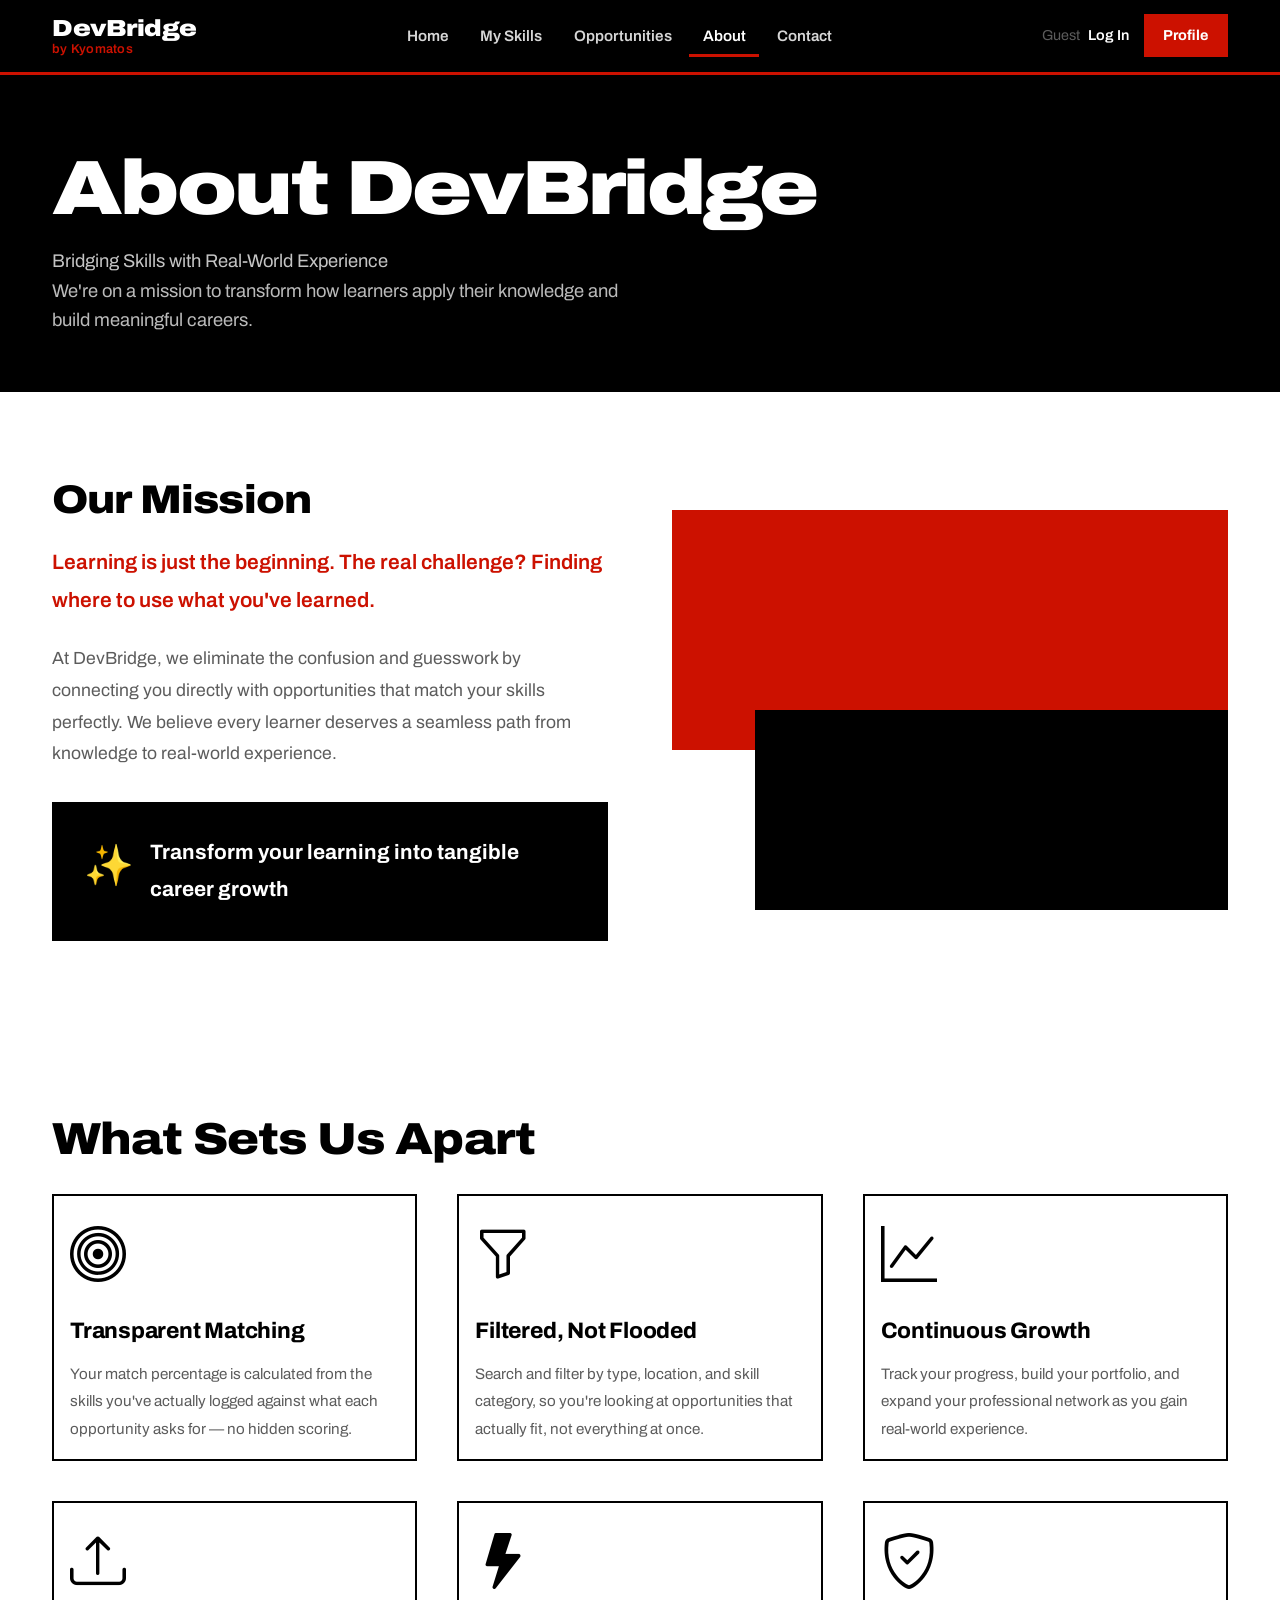
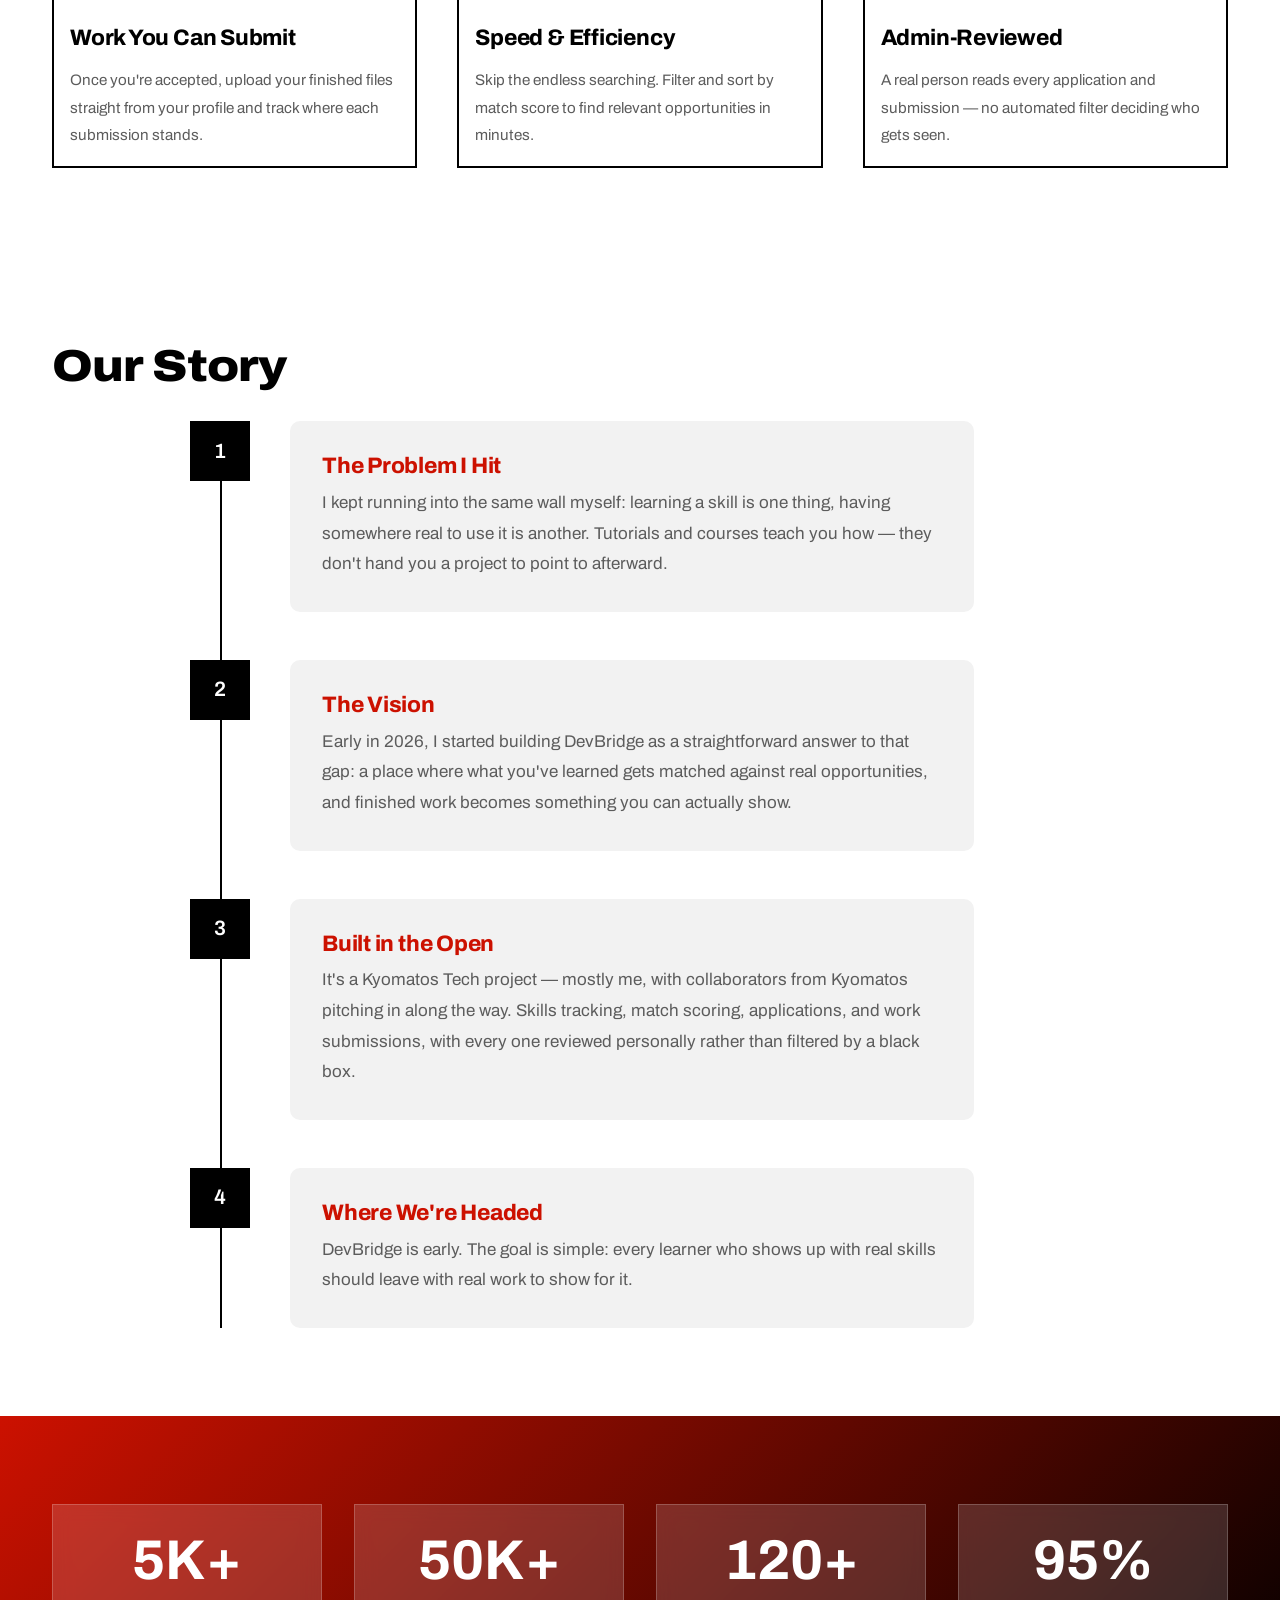
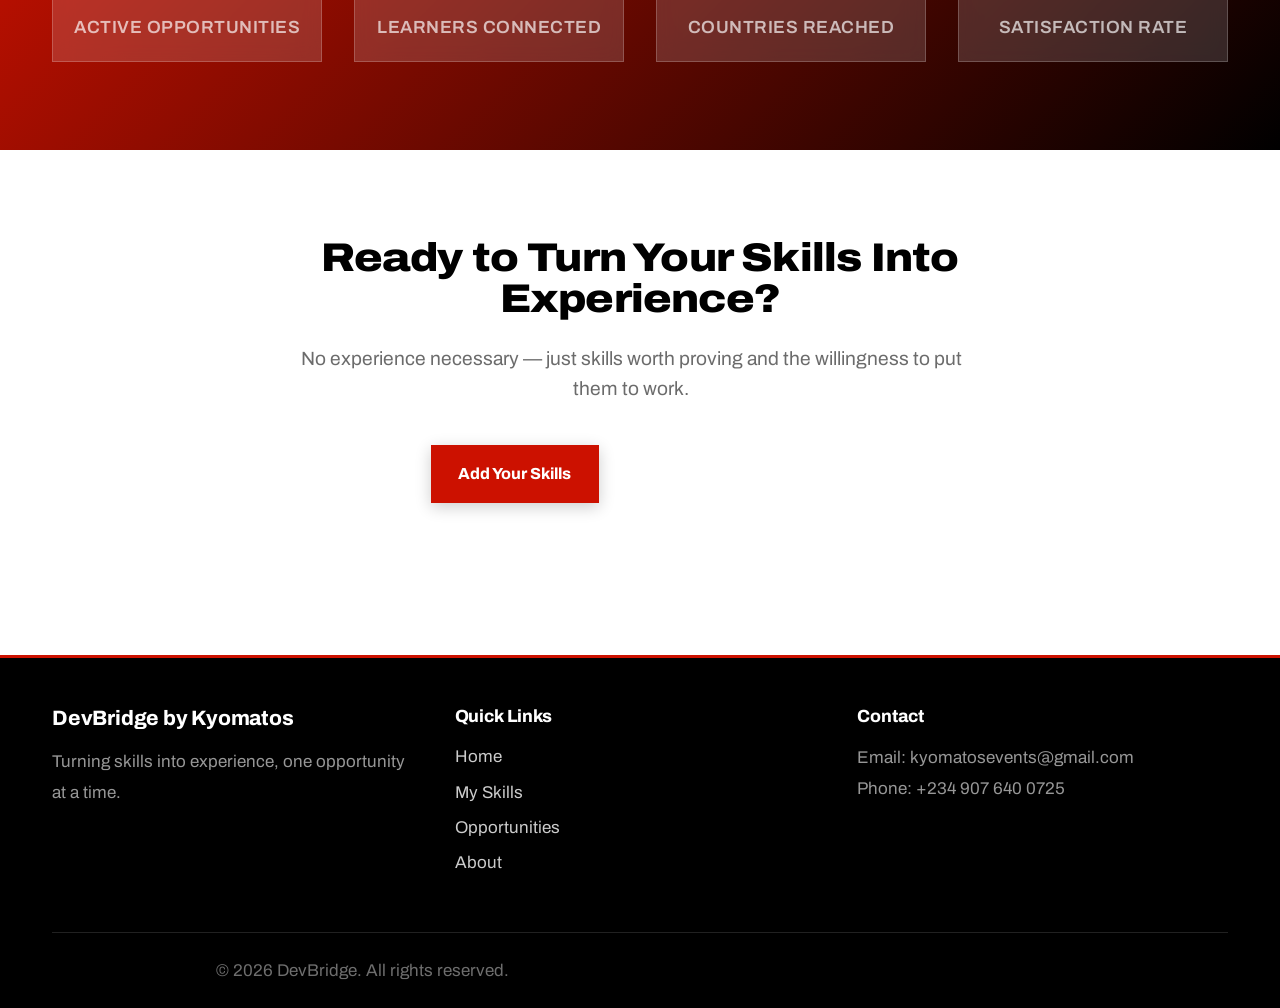
==== commit c8177893: "Initial DevBridge upload" ====
--- a/about.html
+++ b/about.html
@@ -5,6 +5,7 @@
     <meta name="viewport" content="width=device-width, initial-scale=1.0">
     <title>About - DevBridge</title>
     <link rel="stylesheet" href="styles.css">
+    <link rel="preconnect" href="https://fonts.googleapis.com"><link rel="stylesheet" href="https://fonts.googleapis.com/css2?family=Archivo:wdth,wght@62..125,100..900&display=swap">
     <link rel="stylesheet" href="https://cdn.jsdelivr.net/npm/bootstrap-icons@1.13.1/font/bootstrap-icons.min.css">
 </head>
 <body>
@@ -66,13 +67,13 @@
             <div class="values-grid">
                 <div class="value-card">
                     <div class="value-icon"><i class="bi bi-bullseye"></i></div>
-                    <h3>Smart Matching</h3>
-                    <p>Our intelligent algorithm analyzes your unique skill set and connects you with opportunities that truly fit your expertise and goals.</p>
-                </div>
-                <div class="value-card">
-                    <div class="value-icon"><i class="bi bi-globe"></i></div>
-                    <h3>Global Opportunities</h3>
-                    <p>Access internships, freelance projects, volunteer positions, and jobs across industries worldwide. Choose what fits your journey.</p>
+                    <h3>Transparent Matching</h3>
+                    <p>Your match percentage is calculated from the skills you've actually logged against what each opportunity asks for — no hidden scoring.</p>
+                </div>
+                <div class="value-card">
+                    <div class="value-icon"><i class="bi bi-funnel"></i></div>
+                    <h3>Filtered, Not Flooded</h3>
+                    <p>Search and filter by type, location, and skill category, so you're looking at opportunities that actually fit, not everything at once.</p>
                 </div>
                 <div class="value-card">
                     <div class="value-icon"><i class="bi bi-graph-up"></i></div>
@@ -80,19 +81,19 @@
                     <p>Track your progress, build your portfolio, and expand your professional network as you gain real-world experience.</p>
                 </div>
                 <div class="value-card">
-                    <div class="value-icon"><i class="bi bi-people-fill"></i></div>
-                    <h3>Supportive Community</h3>
-                    <p>Join thousands of learners transforming their careers. Share experiences, learn from others, and grow together.</p>
+                    <div class="value-icon"><i class="bi bi-upload"></i></div>
+                    <h3>Work You Can Submit</h3>
+                    <p>Once you're accepted, upload your finished files straight from your profile and track where each submission stands.</p>
                 </div>
                 <div class="value-card">
                     <div class="value-icon"><i class="bi bi-lightning-fill"></i></div>
                     <h3>Speed & Efficiency</h3>
-                    <p>Skip the endless searching. Our matching system finds relevant opportunities for you in minutes, not weeks.</p>
-                </div>
-                <div class="value-card">
-                    <div class="value-icon"><i class="bi bi-lock"></i></div>
-                    <h3>Trusted Platform</h3>
-                    <p>All opportunities are verified and vetted. Join a secure community focused on your professional development.</p>
+                    <p>Skip the endless searching. Filter and sort by match score to find relevant opportunities in minutes.</p>
+                </div>
+                <div class="value-card">
+                    <div class="value-icon"><i class="bi bi-shield-check"></i></div>
+                    <h3>Admin-Reviewed</h3>
+                    <p>A real person reads every application and submission — no automated filter deciding who gets seen.</p>
                 </div>
             </div>
         </div>
@@ -106,29 +107,29 @@
                 <div class="timeline-item">
                     <div class="timeline-marker">1</div>
                     <div class="timeline-content">
-                        <h3>The Problem We Saw</h3>
-                        <p>Our founders experienced firsthand the frustration of learning new skills but struggling to find where they could actually use them. They watched talented learners spin their wheels searching for the right opportunity.</p>
+                        <h3>The Problem I Hit</h3>
+                        <p>I kept running into the same wall myself: learning a skill is one thing, having somewhere real to use it is another. Tutorials and courses teach you how — they don't hand you a project to point to afterward.</p>
                     </div>
                 </div>
                 <div class="timeline-item">
                     <div class="timeline-marker">2</div>
                     <div class="timeline-content">
                         <h3>The Vision</h3>
-                        <p>A team of educators and technologists came together with one idea: create a platform that bridges the gap between learning and doing. A place where skills meet opportunities.</p>
+                        <p>Early in 2026, I started building DevBridge as a straightforward answer to that gap: a place where what you've learned gets matched against real opportunities, and finished work becomes something you can actually show.</p>
                     </div>
                 </div>
                 <div class="timeline-item">
                     <div class="timeline-marker">3</div>
                     <div class="timeline-content">
-                        <h3>Building It Better</h3>
-                        <p>We invested thousands of hours perfecting our matching algorithm, reaching out to employers, and designing a platform that actually listens to what learners need.</p>
+                        <h3>Built in the Open</h3>
+                        <p>It's a Kyomatos Tech project — mostly me, with collaborators from Kyomatos pitching in along the way. Skills tracking, match scoring, applications, and work submissions, with every one reviewed personally rather than filtered by a black box.</p>
                     </div>
                 </div>
                 <div class="timeline-item">
                     <div class="timeline-marker">4</div>
                     <div class="timeline-content">
-                        <h3>The Impact Today</h3>
-                        <p>Today, DevBridge has helped thousands of learners transform their skills into real experience and career opportunities. We're just getting started.</p>
+                        <h3>Where We're Headed</h3>
+                        <p>DevBridge is early. The goal is simple: every learner who shows up with real skills should leave with real work to show for it.</p>
                     </div>
                 </div>
             </div>
@@ -164,7 +165,7 @@
         <div class="container">
             <div class="cta-content">
                 <h2>Ready to Turn Your Skills Into Experience?</h2>
-                <p>Join thousands of learners already transforming their careers with DevBridge</p>
+                <p>No experience necessary — just skills worth proving and the willingness to put them to work.</p>
                 <div class="cta-buttons">
                     <a href="my-skills.html" class="cta-button primary">Add Your Skills</a>
                     <a href="opportunities.html" class="cta-button secondary">Explore Opportunities</a>
--- a/styles.css
+++ b/styles.css
@@ -5,10 +5,10 @@
 }
 
 :root {
-    --primary-color: #667eea;
-    --secondary-color: #764ba2;
-    --accent-color: #f093fb;
-    --text-dark: #2c3e50;
+    --primary-color: #cc1100;
+    --secondary-color: #000000;
+    --accent-color: #cc1100;
+    --text-dark: #000000;
     --text-light: #666;
     --bg-light: #f8f9fa;
     --white: #ffffff;
@@ -197,7 +197,7 @@
 }
 
 .gradient-text {
-    background: linear-gradient(120deg, #f093fb 0%, #f5576c 100%);
+    background: linear-gradient(120deg, #cc1100 0%, #f5576c 100%);
     -webkit-background-clip: text;
     background-clip: text;
     color: transparent;
@@ -287,7 +287,7 @@
 
 .stats-showcase .stat-card:hover {
     transform: translateY(-8px);
-    box-shadow: 0 15px 35px rgba(102, 126, 234, 0.2);
+    box-shadow: 0 15px 35px rgba(204,17,0,0.2);
 }
 
 .stat-icon {
@@ -360,7 +360,7 @@
     font-size: 1.8rem;
     font-weight: 700;
     margin: 0 auto 1.5rem;
-    box-shadow: 0 8px 20px rgba(102, 126, 234, 0.3);
+    box-shadow: 0 8px 20px rgba(204,17,0,0.3);
 }
 
 .step-icon {
@@ -427,7 +427,7 @@
 
 .benefit-card:hover {
     transform: translateY(-8px);
-    box-shadow: 0 15px 35px rgba(102, 126, 234, 0.15);
+    box-shadow: 0 15px 35px rgba(204,17,0,0.15);
 }
 
 .benefit-icon {
@@ -470,7 +470,7 @@
 }
 
 .testimonial-card:hover {
-    box-shadow: 0 12px 30px rgba(102, 126, 234, 0.15);
+    box-shadow: 0 12px 30px rgba(204,17,0,0.15);
     transform: translateY(-4px);
 }
 
@@ -820,7 +820,7 @@
 
 .skill-card:hover {
     border-color: var(--primary-color);
-    box-shadow: 0 4px 12px rgba(102, 126, 234, 0.15);
+    box-shadow: 0 4px 12px rgba(204,17,0,0.15);
 }
 
 .skill-card-header {
@@ -964,7 +964,7 @@
 
 .opportunity-card:hover {
     border-color: var(--primary-color);
-    box-shadow: 0 6px 15px rgba(102, 126, 234, 0.15);
+    box-shadow: 0 6px 15px rgba(204,17,0,0.15);
 }
 
 .opportunity-header {
@@ -1492,7 +1492,7 @@
     display: flex;
     gap: 1rem;
     align-items: flex-start;
-    background: rgba(102, 126, 234, 0.1);
+    background: rgba(204,17,0,0.1);
     padding: 2rem;
     border-radius: 10px;
     margin-top: 2rem;
@@ -1524,7 +1524,7 @@
     background: linear-gradient(135deg, var(--primary-color) 0%, var(--accent-color) 100%);
     top: 0;
     left: 0;
-    box-shadow: 0 20px 40px rgba(102, 126, 234, 0.3);
+    box-shadow: 0 20px 40px rgba(204,17,0,0.3);
 }
 
 .gradient-2 {
@@ -1533,7 +1533,7 @@
     background: linear-gradient(135deg, var(--secondary-color) 0%, var(--primary-color) 100%);
     bottom: 0;
     right: 0;
-    box-shadow: 0 20px 40px rgba(118, 75, 162, 0.3);
+    box-shadow: 0 20px 40px rgba(0,0,0,0.3);
 }
 
 /* Values Section */
@@ -1567,7 +1567,7 @@
 
 .value-card:hover {
     transform: translateY(-8px);
-    box-shadow: 0 15px 35px rgba(102, 126, 234, 0.15);
+    box-shadow: 0 15px 35px rgba(204,17,0,0.15);
     border-top-color: var(--primary-color);
 }
 
@@ -1642,7 +1642,7 @@
     color: white;
     font-weight: 600;
     font-size: 1.3rem;
-    box-shadow: 0 4px 15px rgba(102, 126, 234, 0.3);
+    box-shadow: 0 4px 15px rgba(204,17,0,0.3);
 }
 
 .timeline-content {
@@ -1934,7 +1934,7 @@
 .form-group textarea:focus {
     outline: none;
     border-color: var(--primary-color);
-    box-shadow: 0 0 0 3px rgba(102, 126, 234, 0.1);
+    box-shadow: 0 0 0 3px rgba(204,17,0,0.1);
 }
 
 .form-group textarea {
@@ -1999,7 +1999,7 @@
 .filter-select:focus {
     outline: none;
     border-color: var(--primary-color);
-    box-shadow: 0 4px 12px rgba(102, 126, 234, 0.2);
+    box-shadow: 0 4px 12px rgba(204,17,0,0.2);
 }
 
 .skills-grid {
@@ -2034,7 +2034,7 @@
 
 .skill-card:hover {
     transform: translateY(-8px);
-    box-shadow: 0 12px 30px rgba(102, 126, 234, 0.2);
+    box-shadow: 0 12px 30px rgba(204,17,0,0.2);
 }
 
 .skill-header {
@@ -2278,7 +2278,7 @@
 
 .contact-method-card:hover {
     transform: translateY(-8px);
-    box-shadow: 0 15px 35px rgba(102, 126, 234, 0.15);
+    box-shadow: 0 15px 35px rgba(204,17,0,0.15);
     background: white;
 }
 
@@ -2413,7 +2413,7 @@
 .form-group textarea:focus {
     outline: none;
     border-color: var(--primary-color);
-    box-shadow: 0 0 0 3px rgba(102, 126, 234, 0.1);
+    box-shadow: 0 0 0 3px rgba(204,17,0,0.1);
 }
 
 .form-group textarea {
@@ -2761,7 +2761,7 @@
 .filter-select:focus {
     outline: none;
     border-color: var(--primary-color);
-    box-shadow: 0 0 0 3px rgba(102, 126, 234, 0.1);
+    box-shadow: 0 0 0 3px rgba(204,17,0,0.1);
 }
 
 .filter-actions {
@@ -2860,7 +2860,7 @@
 
 .opportunity-card:hover {
     transform: translateY(-8px);
-    box-shadow: 0 15px 35px rgba(102, 126, 234, 0.15);
+    box-shadow: 0 15px 35px rgba(204,17,0,0.15);
 }
 
 .opportunity-header {
@@ -3222,7 +3222,7 @@
 
 .stat-card-profile:hover {
     transform: translateY(-4px);
-    box-shadow: 0 12px 25px rgba(102, 126, 234, 0.15);
+    box-shadow: 0 12px 25px rgba(204,17,0,0.15);
 }
 
 .stat-icon {
@@ -3724,7 +3724,7 @@
     border-radius: 50%;
     font-size: 1.8rem;
     flex-shrink: 0;
-    box-shadow: 0 4px 15px rgba(102, 126, 234, 0.3);
+    box-shadow: 0 4px 15px rgba(204,17,0,0.3);
     z-index: 1;
     position: relative;
 }
@@ -3807,7 +3807,7 @@
 .profile-form textarea:focus {
     outline: none;
     border-color: var(--primary-color);
-    box-shadow: 0 0 0 3px rgba(102, 126, 234, 0.1);
+    box-shadow: 0 0 0 3px rgba(204,17,0,0.1);
 }
 
 .profile-form textarea {
@@ -4581,4 +4581,307 @@
       font-size: 1.1rem !important;
       line-height: 1.3 !important;
     }
-  }+  }
+
+/* =====================================================================
+   KYOMATOS REDESIGN LAYER  (black / white / crimson, Archivo)
+   Loaded last on purpose: overrides the original purple theme.
+   ===================================================================== */
+:root{
+  --primary-color:#cc1100; --secondary-color:#000; --accent-color:#cc1100;
+  --text-dark:#000; --text-light:#5c5c5c; --bg-light:#f2f2f2; --white:#fff;
+  --ink:#000; --red:#cc1100; --red-deep:#990d00; --line:#000; --soft:#f2f2f2;
+  --font:'Archivo',system-ui,-apple-system,'Segoe UI',sans-serif;
+}
+html{scroll-behavior:smooth}
+body{font-family:var(--font);font-size:17px;line-height:1.6;color:#000;background:#fff;-webkit-font-smoothing:antialiased}
+h1,h2,h3,h4{font-family:var(--font);color:inherit;letter-spacing:-.02em;line-height:1.02}
+h1,h2{font-weight:850;font-stretch:112%}
+h3,h4{font-weight:750;font-stretch:100%;letter-spacing:-.01em;line-height:1.2}
+p{max-width:62ch}
+a{color:inherit}
+:focus-visible{outline:3px solid var(--red);outline-offset:3px}
+::selection{background:var(--red);color:#fff}
+
+/* ---------- header ---------- */
+header{background:#000;color:#fff;box-shadow:none;border-bottom:3px solid var(--red)}
+nav{padding:.9rem 2rem}
+.logo{color:#fff;font-weight:900;font-stretch:118%;font-size:1.45rem;letter-spacing:-.02em;text-transform:none}
+.logo span{opacity:1!important;color:var(--red);font-weight:600!important;font-stretch:100%;letter-spacing:.02em}
+.nav-links{gap:.25rem}
+.nav-links a{color:#d6d6d6;font-weight:600;font-size:.95rem;padding:.55rem .85rem;display:block;transition:color .15s,background .15s}
+.nav-links a:hover{color:#fff;background:#1a1a1a}
+.nav-links a.active{color:#fff;background:transparent;box-shadow:inset 0 -3px 0 var(--red)}
+.nav-links a.active::after{display:none}
+.user-section{display:flex;align-items:center;gap:.5rem;color:#9a9a9a;font-size:.9rem}
+.user-section #login-link{color:#fff!important;font-weight:600;text-decoration:none;margin-right:.4rem!important}
+.user-section #login-link:hover{color:var(--red)!important}
+.profile-btn,.btn-logout{background:var(--red);color:#fff!important;border:2px solid var(--red);border-radius:0;padding:.5rem 1.1rem;font-weight:700;text-decoration:none;cursor:pointer;font-family:var(--font);transition:background .15s,color .15s}
+.profile-btn:hover,.btn-logout:hover{background:#fff;color:#000!important;border-color:#fff}
+
+/* ---------- buttons ---------- */
+.cta-button,.btn-primary,.btn-add,.btn-apply,.btn-view-details,.opportunity-btn,.step-link{font-family:var(--font);font-weight:750;border-radius:0;letter-spacing:0}
+.cta-button{display:inline-flex;align-items:center;justify-content:center;padding:.9rem 1.6rem;border:2px solid #000;text-decoration:none;transition:transform .15s,box-shadow .15s,background .15s,color .15s;box-shadow:none}
+.cta-button.large{padding:1.05rem 2rem;font-size:1.05rem}
+.cta-button.primary{background:var(--red);color:#fff;border-color:var(--red)}
+.cta-button.primary:hover{background:#fff;color:#000;border-color:#fff;transform:none;box-shadow:6px 6px 0 var(--red)}
+.cta-button.secondary{background:transparent;color:#fff;border-color:#fff}
+.cta-button.secondary:hover{background:#fff;color:#000;transform:none;box-shadow:6px 6px 0 var(--red)}
+.btn-primary,.btn-add,.btn-apply,.btn-view-details,.opportunity-btn{background:#000;color:#fff;border:2px solid #000;padding:.75rem 1.4rem;cursor:pointer;transition:background .15s,color .15s,box-shadow .15s}
+.btn-primary:hover,.btn-add:hover,.btn-apply:hover,.btn-view-details:hover,.opportunity-btn:hover{background:var(--red);border-color:var(--red);color:#fff;transform:none;box-shadow:none}
+.step-link{color:#000;text-decoration:none;box-shadow:inset 0 -2px 0 var(--red)}
+.step-link:hover{color:var(--red)}
+
+/* ---------- home hero ---------- */
+.home-hero{background:#000;color:#fff;padding:0;min-height:0;overflow:hidden;position:relative}
+.hero-background,.hero-accent{display:none}
+.home-hero .hero-content{max-width:1240px;margin:0 auto;padding:5rem 2rem 0;display:grid;grid-template-columns:minmax(0,1.15fr) minmax(0,.85fr);gap:2rem;align-items:end}
+.hero-text{padding-bottom:5rem}
+.home-hero h1{font-size:clamp(2.8rem,6.4vw,5.6rem);font-weight:900;font-stretch:120%;color:#fff;margin:0 0 1.5rem;letter-spacing:-.035em;line-height:.98}
+.hero-description{color:#cfcfcf;font-size:1.15rem;max-width:46ch;margin:0 0 2.2rem}
+.hero-buttons{display:flex;flex-wrap:wrap;gap:1rem;margin-bottom:2.2rem}
+.hero-meta{display:flex;flex-wrap:wrap;gap:.6rem 1.8rem;color:#bdbdbd;font-size:.95rem}
+.meta-item{display:flex;gap:.5rem;align-items:center}
+.meta-icon{color:var(--red);font-weight:900}
+.hero-visual{position:relative;align-self:end;display:flex;justify-content:center}
+.hero-visual::before{content:"";position:absolute;left:8%;right:8%;bottom:0;top:12%;background:var(--red)}
+.hero-img-wrapper{position:relative;z-index:1;animation:none}
+.hero-img-wrapper img{display:block;max-height:560px;width:auto;max-width:100%;filter:grayscale(1) contrast(1.1)}
+
+/* ---------- stats ---------- */
+.stats-showcase{background:var(--red);color:#fff;padding:0}
+.stats-showcase .stats-grid{display:grid;grid-template-columns:repeat(4,1fr);gap:0}
+.stats-showcase .stat-card{background:transparent;border:0;border-right:2px solid rgba(0,0,0,.35);border-radius:0;box-shadow:none;padding:2rem 1.5rem;text-align:left;transform:none}
+.stats-showcase .stat-card:last-child{border-right:0}
+.stats-showcase .stat-icon{display:none}
+.stats-showcase .stat-card h3{font-size:clamp(2rem,4vw,3.2rem);font-weight:900;font-stretch:120%;color:#fff;margin:0}
+.stats-showcase .stat-label{color:#fff;font-weight:700;margin:.2rem 0 0}
+.stats-showcase .stat-description{color:rgba(255,255,255,.8);font-size:.9rem}
+
+/* ---------- sections ---------- */
+.section{padding:5.5rem 0}
+.section-intro,.section-header{text-align:left;margin-bottom:3rem;max-width:720px}
+.section-intro h2,.section-header h2{font-size:clamp(2rem,4vw,3.2rem);margin-bottom:.8rem}
+.section-intro p,.section-subtitle{color:var(--text-light);font-size:1.1rem}
+.how-it-works{background:#fff}
+.process-steps{display:grid;grid-template-columns:repeat(3,1fr);gap:0;border:2px solid #000}
+.step{background:#fff;padding:2rem;border-right:2px solid #000;position:relative;box-shadow:none;border-radius:0;display:block}
+.step:last-of-type{border-right:0}
+.step-divider{display:none}
+.step-number{position:absolute;top:1.2rem;right:1.4rem;width:auto;height:auto;background:none;color:var(--red);font-weight:900;font-stretch:120%;font-size:1.6rem;border-radius:0}
+.step-content{display:block}
+.step-icon{font-size:1.8rem;color:#000;margin-bottom:1rem;background:none;width:auto;height:auto}
+.step h3{font-size:1.4rem;margin-bottom:.6rem}
+.step p{color:var(--text-light);margin-bottom:1.2rem}
+.why-us{background:var(--soft)}
+.benefits-grid{display:grid;grid-template-columns:repeat(3,1fr);gap:1.25rem}
+.benefit-card{background:#fff;border:2px solid #000;border-radius:0;box-shadow:none;padding:1.75rem;transition:box-shadow .15s,transform .15s}
+.benefit-card:hover{transform:translate(-3px,-3px);box-shadow:6px 6px 0 var(--red)}
+.benefit-icon{background:none;color:var(--red);font-size:1.7rem;width:auto;height:auto;margin-bottom:.9rem}
+.benefit-card h3{font-size:1.2rem;margin-bottom:.5rem}
+.benefit-card p{color:var(--text-light);font-size:.98rem}
+.testimonials{background:#fff}
+.testimonials-grid{display:grid;grid-template-columns:repeat(3,1fr);gap:1.25rem}
+.testimonial-card{background:#fff;border:2px solid #000;border-radius:0;box-shadow:none;padding:1.75rem}
+.testimonial-avatar{background:#000;border-radius:0;color:#fff}
+.final-cta{background:#000;color:#fff;padding:5rem 0}
+.cta-box{background:transparent;border:0;box-shadow:none;padding:0;text-align:left;max-width:820px}
+.cta-box h2{color:#fff;font-size:clamp(2rem,4.5vw,3.6rem);margin-bottom:1rem}
+.cta-box p{color:#cfcfcf;margin-bottom:2rem}
+.cta-actions{display:flex;flex-wrap:wrap;gap:1rem}
+
+/* ---------- inner page heroes ---------- */
+.skills-hero,.opportunities-hero,.about-hero,.contact-hero,.profile-hero{background:#000;color:#fff;padding:4.5rem 0 3.5rem;position:relative;overflow:hidden;border-bottom:0}
+.skills-hero::before,.opportunities-hero::before,.contact-hero::before,.profile-hero::before,.about-hero::before{display:none}
+.skills-hero-accent,.about-hero-accent{display:none}
+.skills-hero .container,.opportunities-hero .container,.about-hero .container,.contact-hero .container,.profile-hero .container{display:block;text-align:left}
+.opportunities-hero .hero-content,.skills-hero-content,.about-hero-content,.contact-hero-content{display:block;text-align:left;max-width:none;padding:0;margin:0}
+.skills-hero h1,.opportunities-hero h1,.about-hero h1,.contact-hero h1,.profile-hero h1{font-size:clamp(2.6rem,6vw,4.8rem);font-weight:900;font-stretch:120%;color:#fff;letter-spacing:-.035em;margin:0 0 1rem;text-align:left}
+.skills-hero p,.opportunities-hero p,.about-hero p,.contact-hero p,.profile-hero p{color:#cfcfcf;font-size:1.15rem;max-width:52ch;text-align:left;margin:0}
+.hero-stats{display:flex;gap:0;margin-top:2rem;flex-wrap:wrap;justify-content:flex-start}
+.hero-stat{background:var(--red);border:0;border-radius:0;padding:1rem 1.5rem;margin:0 1rem 0 0;display:flex;align-items:baseline;gap:.75rem;min-width:0;width:auto;height:auto;text-align:left;box-shadow:none;backdrop-filter:none}
+.hero-stat .stat-icon{display:none}
+.hero-stat .stat-value,.hero-stat .stat-number{font-size:2rem;font-weight:900;font-stretch:120%;color:#fff}
+.hero-stat .stat-label,.hero-stat .stat-text{color:#fff;font-weight:600;font-size:.95rem}
+.contact-hero-badges{display:flex;gap:.6rem;flex-wrap:wrap;margin-top:1.5rem}
+.contact-hero-badges>*{border-radius:0;background:transparent;border:2px solid #fff;color:#fff;padding:.4rem .9rem;font-weight:600}
+
+/* ---------- main content surfaces ---------- */
+.opportunities-main,.skills-list-section,.add-skill-section,.profile-content,.contact-form-section,.story-section,.about-mission,.values-section,.faq-section{background:#fff}
+.add-skill-section,.opportunities-main,.contact-form-section{background:var(--soft)}
+.opportunities-main{padding:3rem 0 5rem}
+
+/* cards */
+.opportunity-card,.job-card,.skill-card,.value-card,.contact-method-card,.faq-item,.stat-card-profile,.submission-card,.submission-card-profile,.app-card,.file-card,.journey-card,.file-download-card,.add-skill-container,.contact-form,.login-box,.filters-panel,.form-wrapper,.profile-section,.skills-showcase{background:#fff;border:2px solid #000;border-radius:0;box-shadow:none}
+.opportunity-card,.skill-card,.value-card,.contact-method-card{transition:transform .15s,box-shadow .15s}
+.opportunity-card:hover,.skill-card:hover,.value-card:hover,.contact-method-card:hover{transform:translate(-3px,-3px);box-shadow:6px 6px 0 var(--red);border-color:#000}
+.opportunities-grid,.opportunities-cards-grid,.skills-grid{display:grid;grid-template-columns:repeat(auto-fill,minmax(320px,1fr));gap:1.25rem}
+.opportunity-card h3,.skill-card h3,.job-title{font-size:1.25rem;font-weight:800}
+.opportunity-match{background:var(--red);color:#fff;border-radius:0;font-weight:800;padding:.25rem .6rem;font-size:.85rem}
+.opportunity-company{color:var(--text-light);font-weight:600}
+.opportunity-description{color:var(--text-light)}
+
+/* tags / badges / chips */
+.tag,.badge,.badge-type,.skill-chip,.skill-badge,.skill-category,.skill-level,.skill-source,.job-skills span,.opportunity-tags span,.app-job-tag,.tab-badge{border-radius:0;background:#fff;color:#000;border:1.5px solid #000;font-weight:650;font-size:.8rem;padding:.2rem .6rem;box-shadow:none}
+.skill-chip,.skill-badge{background:#000;color:#fff}
+.tab-badge{background:var(--red);border-color:var(--red);color:#fff}
+
+/* forms */
+label,.field-label,.filter-label,.login-label{font-weight:700;font-size:.92rem;color:#000;text-transform:none;letter-spacing:0}
+input[type=text],input[type=email],input[type=password],input[type=search],input[type=tel],input[type=number],select,textarea,.field-input,.filter-input,.filter-select{font-family:var(--font);font-size:1rem;border:2px solid #000;border-radius:0;background:#fff;color:#000;padding:.8rem .95rem;width:100%;box-shadow:none;transition:box-shadow .15s}
+input:focus,select:focus,textarea:focus,.field-input:focus{outline:none;border-color:#000;box-shadow:4px 4px 0 var(--red)}
+::placeholder{color:#8a8a8a}
+.required{color:var(--red)}
+.search-box{position:relative}
+.search-box input{padding-left:2.8rem}
+.search-icon,.input-icon{color:#000}
+.filter-btn,.toggle-btn,.tab-btn,.btn-clear,.filter-clear{font-family:var(--font);font-weight:700;border:2px solid #000;border-radius:0;background:#fff;color:#000;padding:.65rem 1.2rem;cursor:pointer;transition:background .15s,color .15s}
+.filter-btn:hover,.toggle-btn:hover,.tab-btn:hover,.btn-clear:hover{background:#000;color:#fff}
+.filter-btn.active,.toggle-btn.active,.tab-btn.active{background:#000;color:#fff;box-shadow:inset 0 -4px 0 var(--red)}
+.view-toggle,.tabs{gap:0;display:flex;flex-wrap:wrap;border-radius:0;background:none}
+.view-toggle .toggle-btn+.toggle-btn,.tabs .tab-btn+.tab-btn{margin-left:-2px}
+.btn-delete,.btn-reject,.btn-remove-file,.btn-delete-file{border-radius:0;font-family:var(--font);font-weight:700}
+.results-header{align-items:flex-end;margin-bottom:1.5rem}
+.results-info h2{font-size:1.8rem}
+.results-count{color:var(--red);font-weight:800}
+
+/* empty states */
+.empty-state,.empty-state-profile,.empty-state-small{border:2px dashed #000;background:#fff;border-radius:0;padding:2.5rem 1.5rem;text-align:left;grid-column:1/-1}
+.empty-state h3{font-size:1.3rem;margin-bottom:.4rem}
+.empty-state p{color:var(--text-light)}
+.empty-icon{filter:grayscale(1);font-size:1.8rem;margin-bottom:.6rem}
+
+/* modal */
+.modal-overlay,.modal{background:rgba(0,0,0,.72)}
+.modal-content{border:3px solid #000;border-radius:0;box-shadow:10px 10px 0 var(--red);background:#fff}
+.modal-header{border-bottom:2px solid #000;background:#fff}
+.modal-close,.close-modal,.close-modal-btn{border-radius:0;background:#000;color:#fff}
+
+/* login / signup */
+body:has(.login-box){background:var(--soft)}
+.login-box{max-width:440px;margin:4rem auto;padding:2.5rem;box-shadow:10px 10px 0 #000;border:2px solid #000}
+.login-title{font-size:2rem;font-weight:900;font-stretch:118%;margin-bottom:.4rem}
+.login-sub{color:var(--text-light);margin-bottom:1.5rem}
+.login-error{border-radius:0;border-left:4px solid var(--red);background:#fff1ef;color:#7a0a00;padding:.7rem .9rem}
+
+/* profile */
+.profile-avatar-large,.avatar-placeholder-large{border-radius:0;background:var(--red);color:#fff}
+.stat-card-profile .stat-number,.stat-value{font-weight:900;font-stretch:115%}
+.progress-bar{border-radius:0;background:#e3e3e3;height:10px}
+.progress-fill{background:var(--red);border-radius:0}
+.submission-status,.submission-status-badge,.application-status-badge,.app-status{border-radius:0;font-weight:700}
+
+/* footer */
+footer{background:#000;color:#bdbdbd;border-top:3px solid var(--red)}
+footer h3,footer h4{color:#fff}
+footer a{color:#bdbdbd;text-decoration:none}
+footer a:hover{color:#fff}
+.footer-bottom{border-top:1px solid #2a2a2a;color:#8a8a8a}
+.social-icon{border-radius:0;background:#1a1a1a;color:#fff}
+.social-icon:hover{background:var(--red)}
+
+/* notifications */
+.notification-content{border-radius:0;border:2px solid #000;box-shadow:6px 6px 0 var(--red)}
+
+/* ---------- responsive ---------- */
+@media (max-width:960px){
+  .home-hero .hero-content{grid-template-columns:1fr;padding-top:3.5rem}
+  .hero-text{padding-bottom:2rem}
+  .hero-visual{max-width:420px;margin:0 auto}
+  .stats-showcase .stats-grid{grid-template-columns:repeat(2,1fr)}
+  .stats-showcase .stat-card:nth-child(2){border-right:0}
+  .stats-showcase .stat-card:nth-child(-n+2){border-bottom:2px solid rgba(0,0,0,.35)}
+  .process-steps,.benefits-grid,.testimonials-grid{grid-template-columns:1fr}
+  .step{border-right:0;border-bottom:2px solid #000}
+  .step:last-of-type{border-bottom:0}
+}
+@media (max-width:640px){
+  nav{padding:.8rem 1rem;flex-wrap:wrap;gap:.6rem 1rem}
+  .nav-links{order:3;width:100%;overflow-x:auto;flex-wrap:nowrap;gap:0}
+  .nav-links a{white-space:nowrap;padding:.5rem .7rem}
+  .section{padding:3.5rem 0}
+  .container{padding:0 1.1rem}
+  .opportunities-grid,.opportunities-cards-grid,.skills-grid{grid-template-columns:1fr}
+  .login-box{margin:2rem 1rem;padding:1.6rem}
+}
+@media (prefers-reduced-motion:reduce){*{transition:none!important;animation:none!important;scroll-behavior:auto!important}}
+
+/* ---------- alignment + polish pass ---------- */
+.container,nav{max-width:1240px}
+.home-hero .hero-content{padding-left:2rem;padding-right:2rem}
+.meta-icon{background:none!important;width:auto!important;height:auto!important;border-radius:0!important;color:var(--red)!important;font-size:1rem}
+.hero-meta{flex-direction:row!important}
+.meta-item,.meta-item span{color:#d6d6d6!important;opacity:1!important}
+.meta-item .meta-icon{color:var(--red)!important}
+.view-toggle,.filters-panel{box-shadow:none!important;padding:0}
+.filters-panel{padding:1.5rem}
+.filters-header{border-bottom:2px solid #000}
+
+/* ---------- fixes from review ---------- */
+html,body{overflow-x:hidden}
+.stats-showcase,.testimonials{margin:0!important;padding-left:0;padding-right:0}
+.testimonials{padding-top:5.5rem;padding-bottom:5.5rem}
+.section-intro,.section-header{margin-left:0!important;margin-right:auto!important;text-align:left!important}
+.section-header{display:block}
+.process-steps{max-width:none;margin:0;align-items:stretch}
+.step,.step-content,.benefit-card,.testimonial-card,.value-card,.contact-method-card,.stat-card{text-align:left}
+.step-number{justify-content:flex-end;display:block}
+.final-cta .cta-box{margin:0}
+.stats-showcase .stat-card{box-shadow:none;border-bottom:0}
+.stats-showcase .stats-grid{max-width:1240px;margin:0 auto;padding:0 2rem}
+.stats-showcase .container{max-width:none;padding:0}
+.stats-showcase{overflow:hidden}
+/* collapse the double card in the skill form */
+.add-skill-container{max-width:860px;margin:0;padding:2rem;background:#fff;border-radius:0}
+.skill-form{background:transparent;border:0;box-shadow:none;padding:0;border-radius:0}
+.skill-form select,.skill-form input,.skill-form textarea{border:2px solid #000!important;border-radius:0!important}
+.form-group label{display:block;margin-bottom:.4rem}
+.skill-form button[type=submit],.skill-form .btn-add{width:100%;background:var(--red);border:2px solid var(--red);color:#fff;border-radius:0;padding:1rem;font-weight:800;cursor:pointer;font-family:var(--font)}
+.skill-form button[type=submit]:hover{background:#000;border-color:#000}
+/* login / signup */
+body:has(.auth-card){background:var(--soft)}
+.auth-card{max-width:440px;margin:4rem auto!important;padding:2.5rem!important;background:#fff;border:2px solid #000;box-shadow:10px 10px 0 #000}
+.auth-card h1{font-size:2.4rem;font-weight:900;font-stretch:118%;letter-spacing:-.03em;margin-bottom:.4rem!important}
+.auth-card .cta-button{box-shadow:none!important}
+.auth-card a{color:var(--red);font-weight:700}
+@media (max-width:640px){.auth-card{margin:2rem 1rem!important;padding:1.5rem!important}}
+
+/* ---------- headings + profile journey ---------- */
+.section-intro h2,.section-header h2,.section-intro p,.section-header p,.journey-title,.journey-progress-section h2{text-align:left!important;margin-left:0!important;padding-left:0!important}
+.section-intro h2,.section-header h2{display:block}
+.journey-progress-section{padding:3rem 0}
+.journey-progress-section h2,.journey-title{font-size:clamp(1.8rem,3.5vw,2.6rem);margin-bottom:1.5rem}
+.journey-progress-grid{display:grid;grid-template-columns:repeat(3,1fr);gap:1.25rem}
+.journey-card{display:flex;flex-direction:column;gap:.5rem;padding:1.5rem;position:relative}
+.journey-card-icon{font-size:1.6rem;filter:grayscale(1)}
+.journey-card-label{font-size:1rem;font-weight:700;margin:0}
+.journey-card-value{font-size:2.6rem;font-weight:900;font-stretch:118%;line-height:1;color:var(--red);margin:0}
+.journey-card-subtitle{color:var(--text-light);font-size:.9rem;margin:0}
+.journey-progress-indicator,.progress-line{display:none}
+.skills-list-section .empty,.profile-section .empty{border:2px dashed #000;padding:1.5rem;background:#fff;width:100%}
+.timeline-marker,.journey-marker{border-radius:0;background:#000;box-shadow:none;border:0}
+.journey-timeline:before,.story-timeline:before{background:#000}
+.stat-icon,.journey-card-icon,.step-icon{filter:grayscale(1)}
+@media (max-width:760px){.journey-progress-grid{grid-template-columns:1fr}}
+
+/* ---------- final consistency pass ---------- */
+select,textarea,input:not([type=checkbox]):not([type=radio]):not([type=file]){border:2px solid #000!important;border-radius:0!important;background-color:#fff}
+.values-section h2,.values-section .section-header,.story-section h2,.faq-section h2,.mission-content h2{text-align:left!important}
+.values-section>.container>h2,.story-section>.container>h2,.faq-section>.container>h2{text-align:left!important;margin-bottom:2rem}
+.mission-visual .visual-box,.visual-box,.mission-highlight,.cta-box,.stat-card,.hero-stat,.step-number{border-radius:0!important}
+.visual-box{box-shadow:none!important}
+.visual-box.box-1,.visual-box:first-child{background:var(--red)!important}
+.visual-box.box-2,.visual-box:last-child{background:#000!important}
+.mission-highlight{background:#000!important;color:#fff!important;border:0!important;box-shadow:none!important}
+.mission-highlight *{color:#fff!important}
+.step-number{background:none!important;box-shadow:none!important;text-shadow:none!important}
+.contact-form-section .contact-form,.contact-form-section .form-wrapper{max-width:860px;margin:0}
+.contact-form{padding:2rem;background:#fff;border:2px solid #000}
+.form-wrapper{padding:0;border:0!important;background:transparent!important}
+.contact-hero-badges{justify-content:flex-start!important}
+.contact-hero-badges>*{box-shadow:none!important}
+.skills-hero,.opportunities-hero,.about-hero,.contact-hero,.profile-hero{text-align:left}
+.profile-hero .container{display:flex;align-items:center;gap:2rem}
+.profile-avatar-large{border:0!important}
+.notification-content,.faq-item,.file-drop-zone,.file-drop-zone-submission{border-radius:0!important}
+.faq-item{margin-bottom:-2px}
